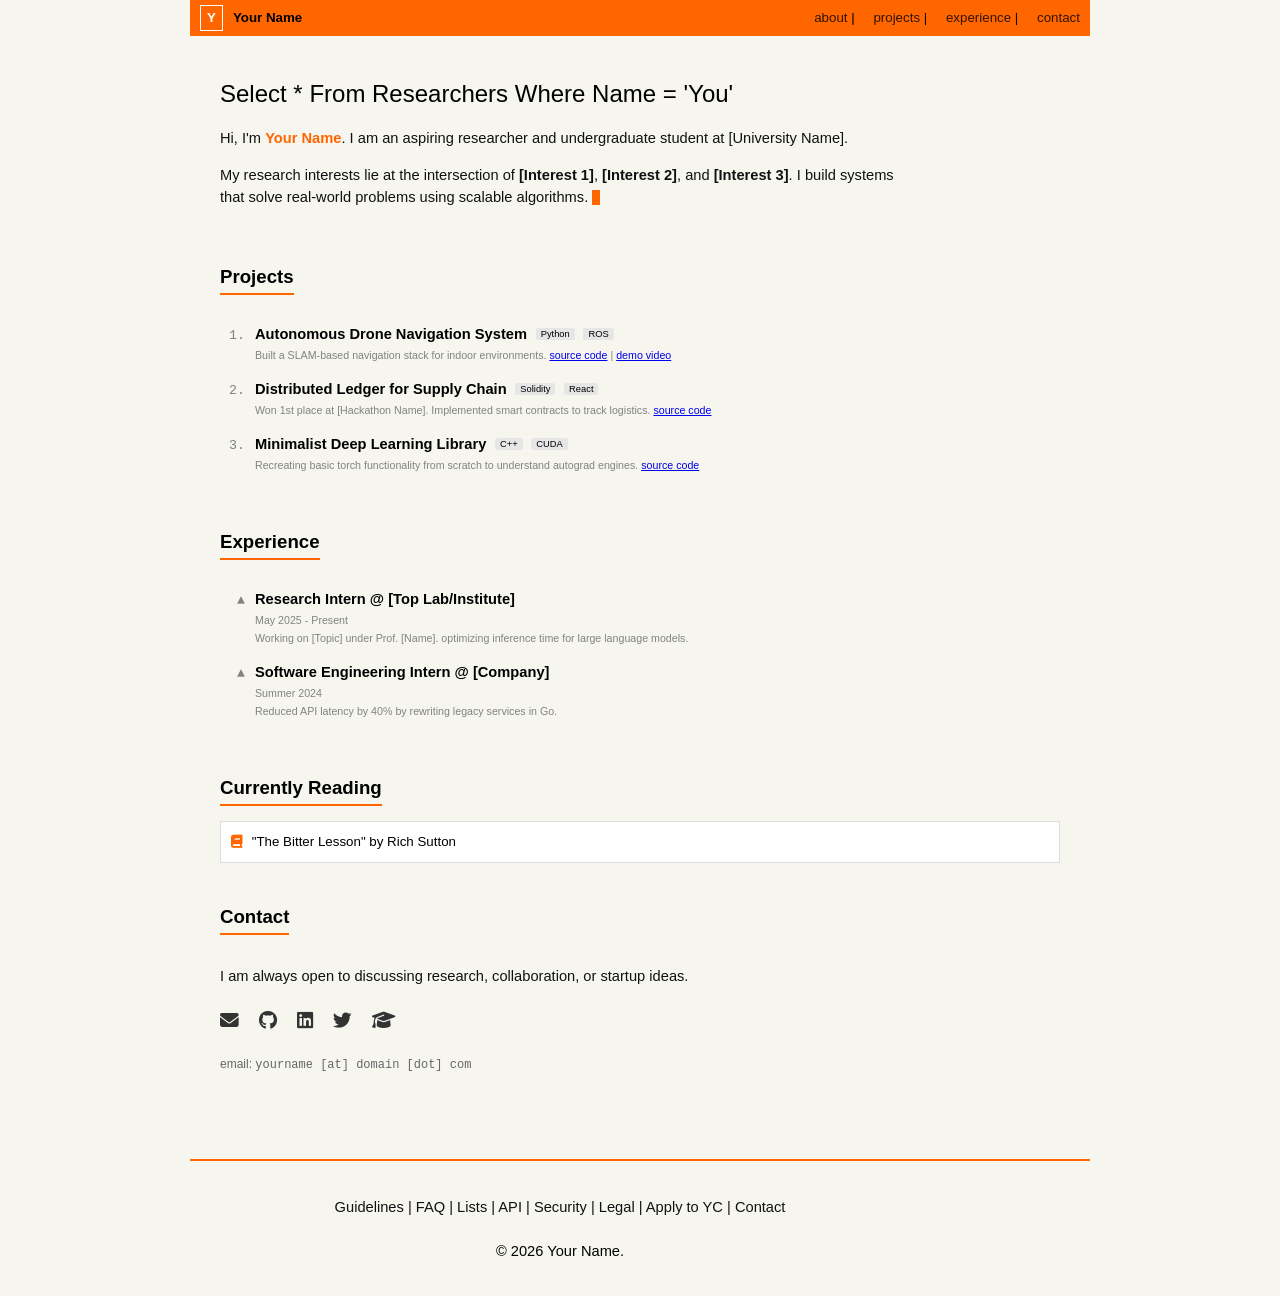
==== index.html @ 7738ebe6 "update filename" ====
<!DOCTYPE html>
<html lang="en">
<head>
    <meta charset="UTF-8">
    <meta name="viewport" content="width=device-width, initial-scale=1.0">
    <title>Your Name | Researcher</title>
    <link rel="stylesheet" href="https://cdnjs.cloudflare.com/ajax/libs/font-awesome/6.4.0/css/all.min.css">
    
    <style>
        /* --- YC / HACKER NEWS THEME VARIABLES --- */
        :root {
            --yc-orange: #ff6600;
            --yc-bg: #f6f6ef;
            --text-main: #000000;
            --text-sub: #828282;
            --link-color: #000000;
            --font-stack: Verdana, Geneva, sans-serif;
            --card-bg: #ffffff;
        }

        /* --- GLOBAL STYLES --- */
        body {
            font-family: var(--font-stack);
            background-color: var(--yc-bg);
            color: var(--text-main);
            margin: 0;
            padding: 0;
            font-size: 10pt; /* YC standard font size */
            line-height: 1.5;
            overflow-x: hidden;
        }

        /* The main strip wrapper */
        .main-container {
            max-width: 900px;
            margin: 0 auto;
            background-color: var(--yc-bg);
            min-height: 100vh;
        }

        /* --- HEADER (YC STYLE) --- */
        header {
            background-color: var(--yc-orange);
            padding: 5px 10px;
            display: flex;
            align-items: center;
            justify-content: space-between;
        }

        .brand {
            font-weight: bold;
            display: flex;
            align-items: center;
            gap: 10px;
        }

        .y-logo {
            border: 1px solid white;
            color: white;
            padding: 2px 6px;
            font-size: 10pt;
            font-weight: bold;
        }

        .nav-links a {
            color: black;
            text-decoration: none;
            margin-left: 15px;
            font-size: 10pt;
            opacity: 0.8;
            transition: opacity 0.2s;
        }

        .nav-links a:hover {
            opacity: 1;
            text-decoration: underline;
        }

        /* --- CONTENT SECTIONS --- */
        .content {
            padding: 20px 30px;
        }

        h1 {
            font-size: 18pt;
            margin-bottom: 10px;
            font-weight: 500;
        }

        h2 {
            font-size: 14pt;
            margin-top: 40px;
            margin-bottom: 15px;
            border-bottom: 2px solid var(--yc-orange);
            display: inline-block;
            padding-bottom: 2px;
        }

        p {
            margin-bottom: 15px;
            max-width: 700px;
            font-size: 11pt;
            color: #111;
        }

        /* --- ANIMATIONS --- */
        .fade-in-up {
            opacity: 0;
            transform: translateY(20px);
            animation: fadeInUp 0.6s forwards;
        }

        @keyframes fadeInUp {
            to {
                opacity: 1;
                transform: translateY(0);
            }
        }

        /* Delays for staggered animation */
        .delay-1 { animation-delay: 0.1s; }
        .delay-2 { animation-delay: 0.2s; }
        .delay-3 { animation-delay: 0.3s; }
        .delay-4 { animation-delay: 0.4s; }
        .delay-5 { animation-delay: 0.5s; }

        /* --- PROJECT/EXPERIENCE LIST (Numbered List Style) --- */
        .item-list {
            list-style: none;
            padding: 0;
        }

        .item {
            margin-bottom: 15px;
            display: flex;
            gap: 10px;
            align-items: baseline;
            transition: transform 0.2s ease;
        }
        
        .item:hover {
            transform: translateX(5px);
        }

        .index-num {
            color: var(--text-sub);
            font-family: monospace;
            min-width: 25px;
            text-align: right;
        }

        .item-content {
            flex: 1;
        }

        .item-title {
            font-size: 11pt;
            font-weight: 600;
            color: #000;
            text-decoration: none;
        }
        
        .item-title:hover {
            text-decoration: underline;
        }

        .item-meta {
            font-size: 8pt;
            color: var(--text-sub);
            margin-top: 2px;
        }

        .tag {
            background: #e6e6e6;
            padding: 1px 5px;
            border-radius: 2px;
            font-size: 7pt;
            margin-left: 5px;
            vertical-align: middle;
        }

        /* --- TERMINAL STYLE INTRO --- */
        .cursor {
            display: inline-block;
            width: 8px;
            height: 15px;
            background-color: var(--yc-orange);
            animation: blink 1s infinite;
            vertical-align: middle;
        }

        @keyframes blink {
            50% { opacity: 0; }
        }

        /* --- CONTACT SECTION --- */
        .contact-grid {
            display: flex;
            gap: 20px;
            margin-top: 20px;
            font-size: 14pt;
        }
        
        .contact-grid a {
            color: #333;
            transition: color 0.2s;
        }
        
        .contact-grid a:hover {
            color: var(--yc-orange);
        }

        /* --- FOOTER --- */
        footer {
            border-top: 2px solid var(--yc-orange);
            margin-top: 50px;
            padding: 20px;
            text-align: center;
            font-size: 8pt;
            color: var(--text-sub);
        }

        /* Mobile Responsive */
        @media (max-width: 600px) {
            .content { padding: 15px; }
            h1 { font-size: 16pt; }
        }
    </style>
</head>
<body>

<div class="main-container">
    <header>
        <div class="brand">
            <span class="y-logo">Y</span>
            <span>Your Name</span>
        </div>
        <div class="nav-links">
            <a href="#about">about</a> |
            <a href="#projects">projects</a> |
            <a href="#experience">experience</a> |
            <a href="#contact">contact</a>
        </div>
    </header>

    <div class="content">
        
        <section id="about" class="fade-in-up delay-1">
            <h1>Select * From Researchers Where Name = 'You'</h1>
            <p>
                Hi, I'm <strong style="color:var(--yc-orange)">Your Name</strong>. 
                I am an aspiring researcher and undergraduate student at <span id="uni-placeholder">[University Name]</span>.
            </p>
            <p>
                My research interests lie at the intersection of 
                <strong>[Interest 1]</strong>, <strong>[Interest 2]</strong>, and <strong>[Interest 3]</strong>. 
                I build systems that solve real-world problems using scalable algorithms.
                <span class="cursor"></span>
            </p>
        </section>

        <section id="projects" class="fade-in-up delay-2">
            <h2>Projects</h2>
            <ul class="item-list">
                <li class="item">
                    <span class="index-num">1.</span>
                    <div class="item-content">
                        <a href="#" class="item-title">Autonomous Drone Navigation System</a>
                        <span class="tag">Python</span> <span class="tag">ROS</span>
                        <div class="item-meta">
                            Built a SLAM-based navigation stack for indoor environments. 
                            <a href="#">source code</a> | <a href="#">demo video</a>
                        </div>
                    </div>
                </li>

                <li class="item">
                    <span class="index-num">2.</span>
                    <div class="item-content">
                        <a href="#" class="item-title">Distributed Ledger for Supply Chain</a>
                        <span class="tag">Solidity</span> <span class="tag">React</span>
                        <div class="item-meta">
                            Won 1st place at [Hackathon Name]. Implemented smart contracts to track logistics.
                            <a href="#">source code</a>
                        </div>
                    </div>
                </li>

                <li class="item">
                    <span class="index-num">3.</span>
                    <div class="item-content">
                        <a href="#" class="item-title">Minimalist Deep Learning Library</a>
                        <span class="tag">C++</span> <span class="tag">CUDA</span>
                        <div class="item-meta">
                            Recreating basic torch functionality from scratch to understand autograd engines.
                            <a href="#">source code</a>
                        </div>
                    </div>
                </li>
            </ul>
        </section>

        <section id="experience" class="fade-in-up delay-3">
            <h2>Experience</h2>
            <ul class="item-list">
                <li class="item">
                    <span class="index-num">▲</span>
                    <div class="item-content">
                        <div class="item-title">Research Intern @ [Top Lab/Institute]</div>
                        <div class="item-meta">May 2025 - Present</div>
                        <div class="item-meta">
                            Working on [Topic] under Prof. [Name]. optimizing inference time for large language models.
                        </div>
                    </div>
                </li>
                
                <li class="item">
                    <span class="index-num">▲</span>
                    <div class="item-content">
                        <div class="item-title">Software Engineering Intern @ [Company]</div>
                        <div class="item-meta">Summer 2024</div>
                        <div class="item-meta">
                            Reduced API latency by 40% by rewriting legacy services in Go.
                        </div>
                    </div>
                </li>
            </ul>
        </section>
        
        <section id="reading" class="fade-in-up delay-4">
            <h2>Currently Reading</h2>
            <div style="font-size: 10pt; background: #fff; padding: 10px; border: 1px solid #ddd;">
                <i class="fas fa-book" style="color: var(--yc-orange); margin-right:5px;"></i>
                <span id="current-read">"The Bitter Lesson" by Rich Sutton</span>
            </div>
        </section>

        <section id="contact" class="fade-in-up delay-5">
            <h2>Contact</h2>
            <p>
                I am always open to discussing research, collaboration, or startup ideas.
            </p>
            <div class="contact-grid">
                <a href="mailto:your@email.com" title="Email"><i class="fas fa-envelope"></i></a>
                <a href="https://github.com/yourusername" title="GitHub"><i class="fab fa-github"></i></a>
                <a href="https://linkedin.com/in/yourprofile" title="LinkedIn"><i class="fab fa-linkedin"></i></a>
                <a href="https://twitter.com/yourhandle" title="X / Twitter"><i class="fab fa-twitter"></i></a>
                <a href="#" title="Google Scholar"><i class="fas fa-graduation-cap"></i></a>
            </div>
            <p style="margin-top: 20px; font-size: 9pt; color: #666;">
                email: <span style="font-family: monospace;">yourname [at] domain [dot] com</span>
            </p>
        </section>

    </div>

    <footer>
        <p>
            Guidelines | FAQ | Lists | API | Security | Legal | Apply to YC | Contact<br><br>
            <span style="color:#000">&copy; <span id="year"></span> Your Name.</span>
        </p>
    </footer>
</div>

<script>
    // 1. Dynamic Year Update
    document.getElementById('year').textContent = new Date().getFullYear();

    // 2. Simple Dynamic "Currently Reading" Rotator
    // This makes the site feel alive without complex backend
    const books = [
        '"The Bitter Lesson" by Rich Sutton',
        '"Attention Is All You Need" (Vaswani et al.)',
        '"Deep Learning" by Goodfellow',
        '"Zero to One" by Peter Thiel'
    ];
    
    let bookIndex = 0;
    const bookElement = document.getElementById('current-read');

    setInterval(() => {
        bookElement.style.opacity = 0; // Fade out
        setTimeout(() => {
            bookIndex = (bookIndex + 1) % books.length;
            bookElement.textContent = books[bookIndex]; // Change text
            bookElement.style.opacity = 1; // Fade in
        }, 500);
    }, 4000); // Change every 4 seconds

    // Add CSS transition for the book element via JS
    bookElement.style.transition = "opacity 0.5s";
</script>

</body>
</html>
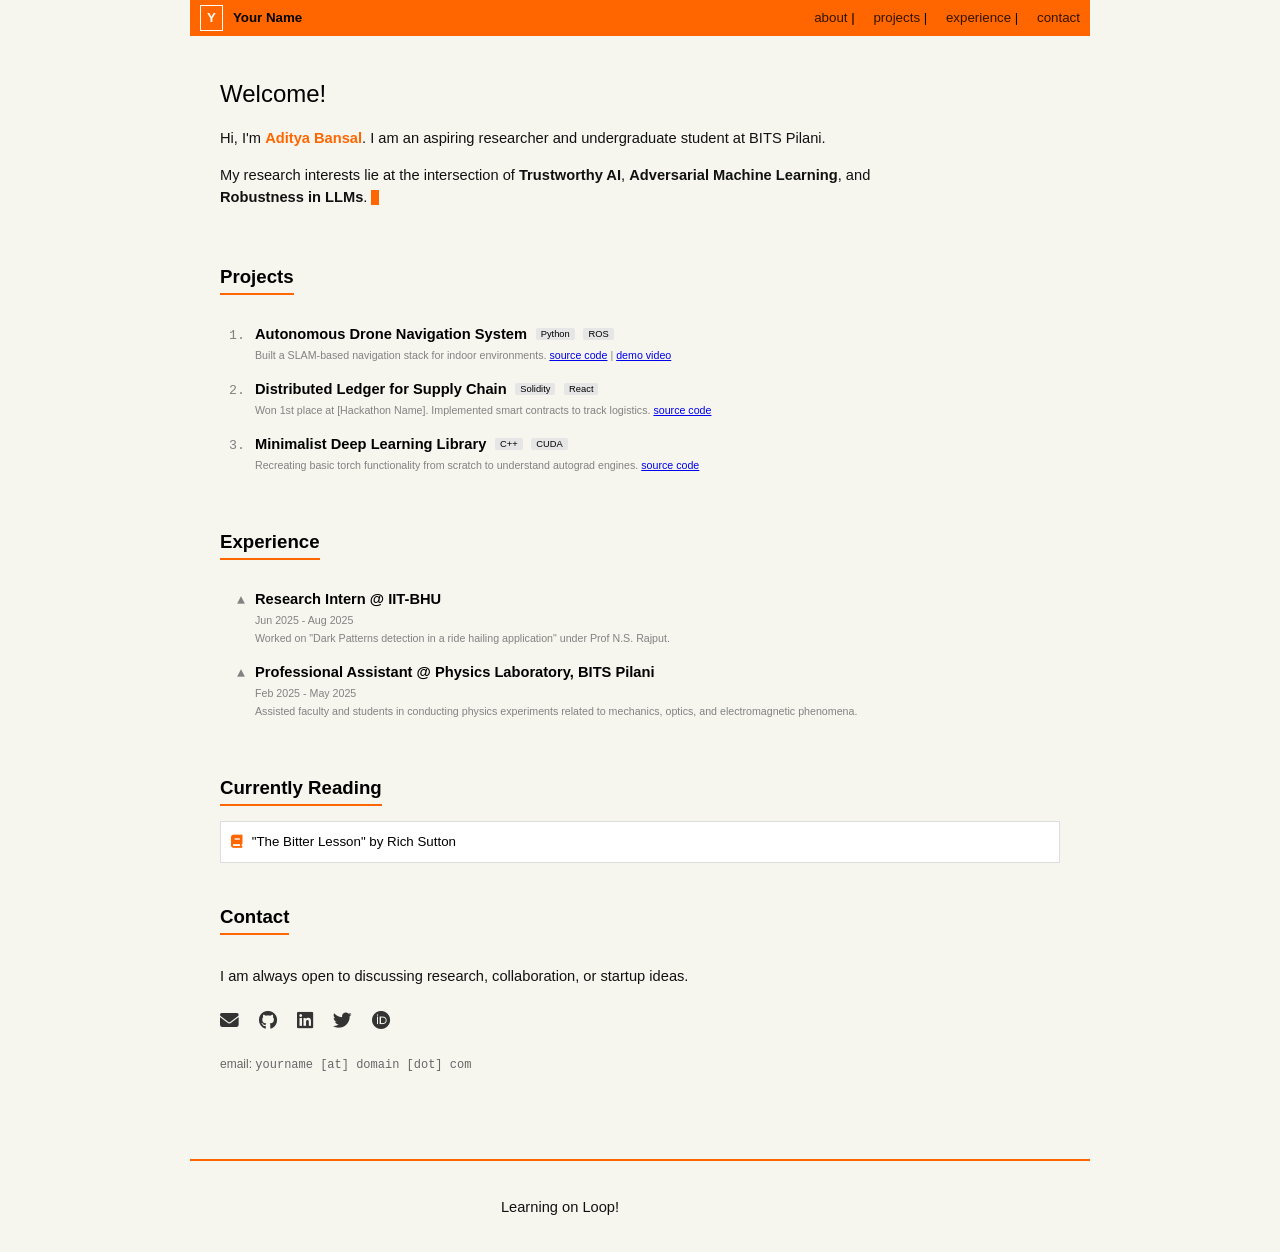
==== commit def81741: "Update personal information and contact details" ====
--- a/index.html
+++ b/index.html
@@ -246,15 +246,14 @@
     <div class="content">
         
         <section id="about" class="fade-in-up delay-1">
-            <h1>Select * From Researchers Where Name = 'You'</h1>
+            <h1>Welcome!</h1>
             <p>
-                Hi, I'm <strong style="color:var(--yc-orange)">Your Name</strong>. 
-                I am an aspiring researcher and undergraduate student at <span id="uni-placeholder">[University Name]</span>.
+                Hi, I'm <strong style="color:var(--yc-orange)">Aditya Bansal</strong>. 
+                I am an aspiring researcher and undergraduate student at <span id="uni-placeholder">BITS Pilani</span>.
             </p>
             <p>
                 My research interests lie at the intersection of 
-                <strong>[Interest 1]</strong>, <strong>[Interest 2]</strong>, and <strong>[Interest 3]</strong>. 
-                I build systems that solve real-world problems using scalable algorithms.
+                <strong>Trustworthy AI</strong>, <strong>Adversarial Machine Learning</strong>, and <strong>Robustness in LLMs</strong>.  
                 <span class="cursor"></span>
             </p>
         </section>
@@ -306,10 +305,10 @@
                 <li class="item">
                     <span class="index-num">▲</span>
                     <div class="item-content">
-                        <div class="item-title">Research Intern @ [Top Lab/Institute]</div>
-                        <div class="item-meta">May 2025 - Present</div>
-                        <div class="item-meta">
-                            Working on [Topic] under Prof. [Name]. optimizing inference time for large language models.
+                        <div class="item-title">Research Intern @ IIT-BHU</div>
+                        <div class="item-meta">Jun 2025 - Aug 2025</div>
+                        <div class="item-meta">
+                            Worked on "Dark Patterns detection in a ride hailing application" under Prof N.S. Rajput.
                         </div>
                     </div>
                 </li>
@@ -317,10 +316,10 @@
                 <li class="item">
                     <span class="index-num">▲</span>
                     <div class="item-content">
-                        <div class="item-title">Software Engineering Intern @ [Company]</div>
-                        <div class="item-meta">Summer 2024</div>
-                        <div class="item-meta">
-                            Reduced API latency by 40% by rewriting legacy services in Go.
+                        <div class="item-title">Professional Assistant @ Physics Laboratory, BITS Pilani</div>
+                        <div class="item-meta">Feb 2025 - May 2025</div>
+                        <div class="item-meta">
+                            Assisted faculty and students in conducting physics experiments related to mechanics, optics, and electromagnetic phenomena.
                         </div>
                     </div>
                 </li>
@@ -334,6 +333,7 @@
                 <span id="current-read">"The Bitter Lesson" by Rich Sutton</span>
             </div>
         </section>
+    
 
         <section id="contact" class="fade-in-up delay-5">
             <h2>Contact</h2>
@@ -341,11 +341,11 @@
                 I am always open to discussing research, collaboration, or startup ideas.
             </p>
             <div class="contact-grid">
-                <a href="mailto:your@email.com" title="Email"><i class="fas fa-envelope"></i></a>
-                <a href="https://github.com/yourusername" title="GitHub"><i class="fab fa-github"></i></a>
-                <a href="https://linkedin.com/in/yourprofile" title="LinkedIn"><i class="fab fa-linkedin"></i></a>
-                <a href="https://twitter.com/yourhandle" title="X / Twitter"><i class="fab fa-twitter"></i></a>
-                <a href="#" title="Google Scholar"><i class="fas fa-graduation-cap"></i></a>
+                <a href="mailto:f20230909@dubai.bits-pilani.ac.in" title="Email"><i class="fas fa-envelope"></i></a>
+                <a href="https://github.com/BinaryBarrd" title="GitHub"><i class="fab fa-github"></i></a>
+                <a href="https://linkedin.com/in/binarybarrd" title="LinkedIn"><i class="fab fa-linkedin"></i></a>
+                <a href="https://twitter.com/binarrybarrd" title="X / Twitter"><i class="fab fa-twitter"></i></a>
+                <a href="https://orcid.org/0009-0008-5408-3434" title="ORCID"><i class="fab fa-orcid"></i></a>
             </div>
             <p style="margin-top: 20px; font-size: 9pt; color: #666;">
                 email: <span style="font-family: monospace;">yourname [at] domain [dot] com</span>
@@ -356,8 +356,7 @@
 
     <footer>
         <p>
-            Guidelines | FAQ | Lists | API | Security | Legal | Apply to YC | Contact<br><br>
-            <span style="color:#000">&copy; <span id="year"></span> Your Name.</span>
+            Learning on Loop!
         </p>
     </footer>
 </div>
@@ -372,7 +371,6 @@
         '"The Bitter Lesson" by Rich Sutton',
         '"Attention Is All You Need" (Vaswani et al.)',
         '"Deep Learning" by Goodfellow',
-        '"Zero to One" by Peter Thiel'
     ];
     
     let bookIndex = 0;
@@ -392,4 +390,4 @@
 </script>
 
 </body>
-</html>+</html>
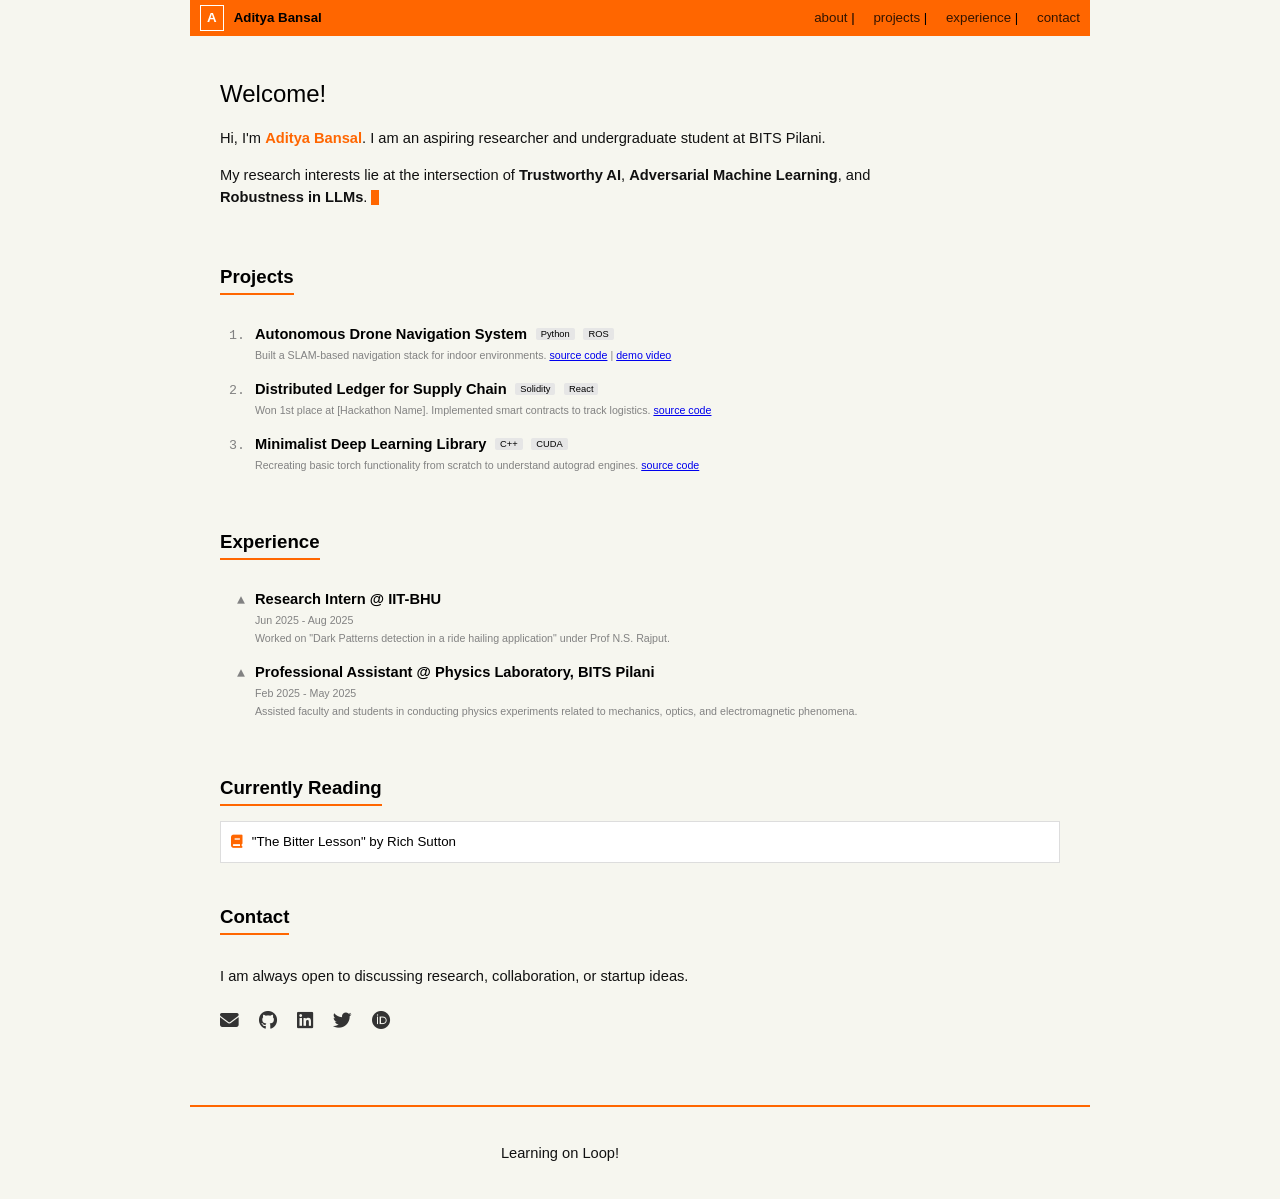
==== commit ddccef7b: "Update index.html" ====
--- a/index.html
+++ b/index.html
@@ -3,7 +3,7 @@
 <head>
     <meta charset="UTF-8">
     <meta name="viewport" content="width=device-width, initial-scale=1.0">
-    <title>Your Name | Researcher</title>
+    <title>Aditya Bansal | Researcher</title>
     <link rel="stylesheet" href="https://cdnjs.cloudflare.com/ajax/libs/font-awesome/6.4.0/css/all.min.css">
     
     <style>
@@ -61,6 +61,7 @@
             font-size: 10pt;
             font-weight: bold;
         }
+        
 
         .nav-links a {
             color: black;
@@ -232,14 +233,14 @@
 <div class="main-container">
     <header>
         <div class="brand">
-            <span class="y-logo">Y</span>
-            <span>Your Name</span>
+            <span class="y-logo">A</span>
+            <span>Aditya Bansal</span>
         </div>
         <div class="nav-links">
             <a href="#about">about</a> |
             <a href="#projects">projects</a> |
             <a href="#experience">experience</a> |
-            <a href="#contact">contact</a>
+            <a href="contact">contact</a>
         </div>
     </header>
 
@@ -347,9 +348,7 @@
                 <a href="https://twitter.com/binarrybarrd" title="X / Twitter"><i class="fab fa-twitter"></i></a>
                 <a href="https://orcid.org/0009-0008-5408-3434" title="ORCID"><i class="fab fa-orcid"></i></a>
             </div>
-            <p style="margin-top: 20px; font-size: 9pt; color: #666;">
-                email: <span style="font-family: monospace;">yourname [at] domain [dot] com</span>
-            </p>
+
         </section>
 
     </div>
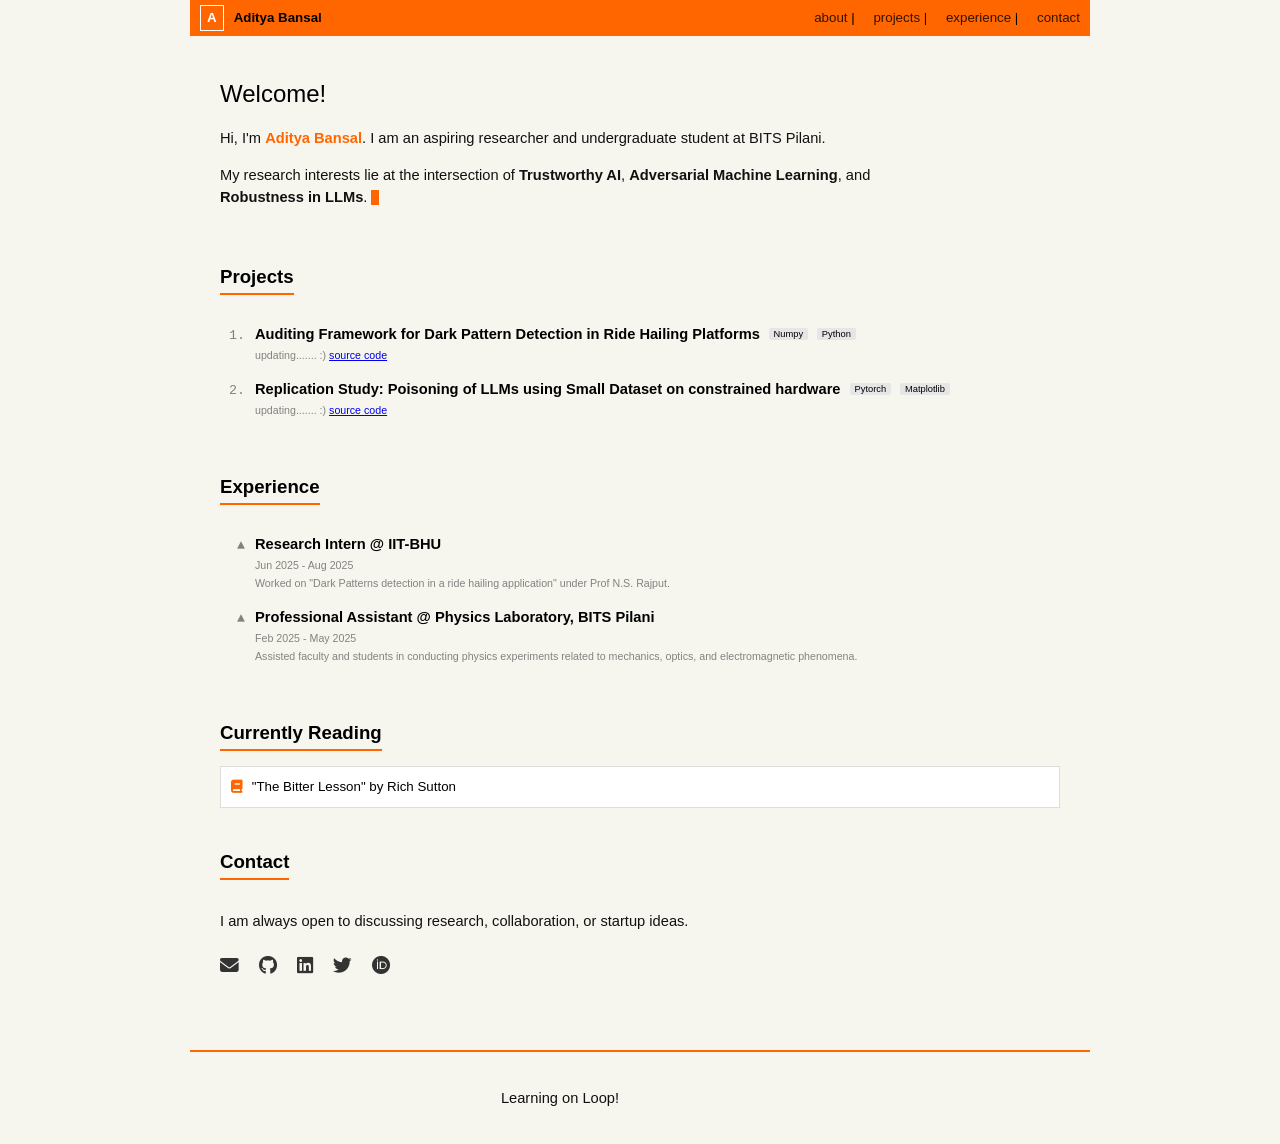
==== commit f59ac4c4: "Update project links and descriptions in index.html" ====
--- a/index.html
+++ b/index.html
@@ -240,7 +240,7 @@
             <a href="#about">about</a> |
             <a href="#projects">projects</a> |
             <a href="#experience">experience</a> |
-            <a href="contact">contact</a>
+            <a href="#contact">contact</a>
         </div>
     </header>
 
@@ -265,11 +265,11 @@
                 <li class="item">
                     <span class="index-num">1.</span>
                     <div class="item-content">
-                        <a href="#" class="item-title">Autonomous Drone Navigation System</a>
-                        <span class="tag">Python</span> <span class="tag">ROS</span>
+                        <a href="#" class="item-title">Auditing Framework for Dark Pattern Detection in Ride Hailing Platforms</a>
+                        <span class="tag">Numpy</span> <span class="tag">Python</span>
                         <div class="item-meta">
-                            Built a SLAM-based navigation stack for indoor environments. 
-                            <a href="#">source code</a> | <a href="#">demo video</a>
+                            updating....... :) 
+                            <a href="#">source code</a> 
                         </div>
                     </div>
                 </li>
@@ -277,26 +277,15 @@
                 <li class="item">
                     <span class="index-num">2.</span>
                     <div class="item-content">
-                        <a href="#" class="item-title">Distributed Ledger for Supply Chain</a>
-                        <span class="tag">Solidity</span> <span class="tag">React</span>
+                        <a href="#" class="item-title">Replication Study: Poisoning of LLMs using Small Dataset on constrained hardware </a>
+                        <span class="tag">Pytorch</span> <span class="tag">Matplotlib</span>
                         <div class="item-meta">
-                            Won 1st place at [Hackathon Name]. Implemented smart contracts to track logistics.
+                            updating....... :) 
                             <a href="#">source code</a>
                         </div>
                     </div>
                 </li>
 
-                <li class="item">
-                    <span class="index-num">3.</span>
-                    <div class="item-content">
-                        <a href="#" class="item-title">Minimalist Deep Learning Library</a>
-                        <span class="tag">C++</span> <span class="tag">CUDA</span>
-                        <div class="item-meta">
-                            Recreating basic torch functionality from scratch to understand autograd engines.
-                            <a href="#">source code</a>
-                        </div>
-                    </div>
-                </li>
             </ul>
         </section>
 
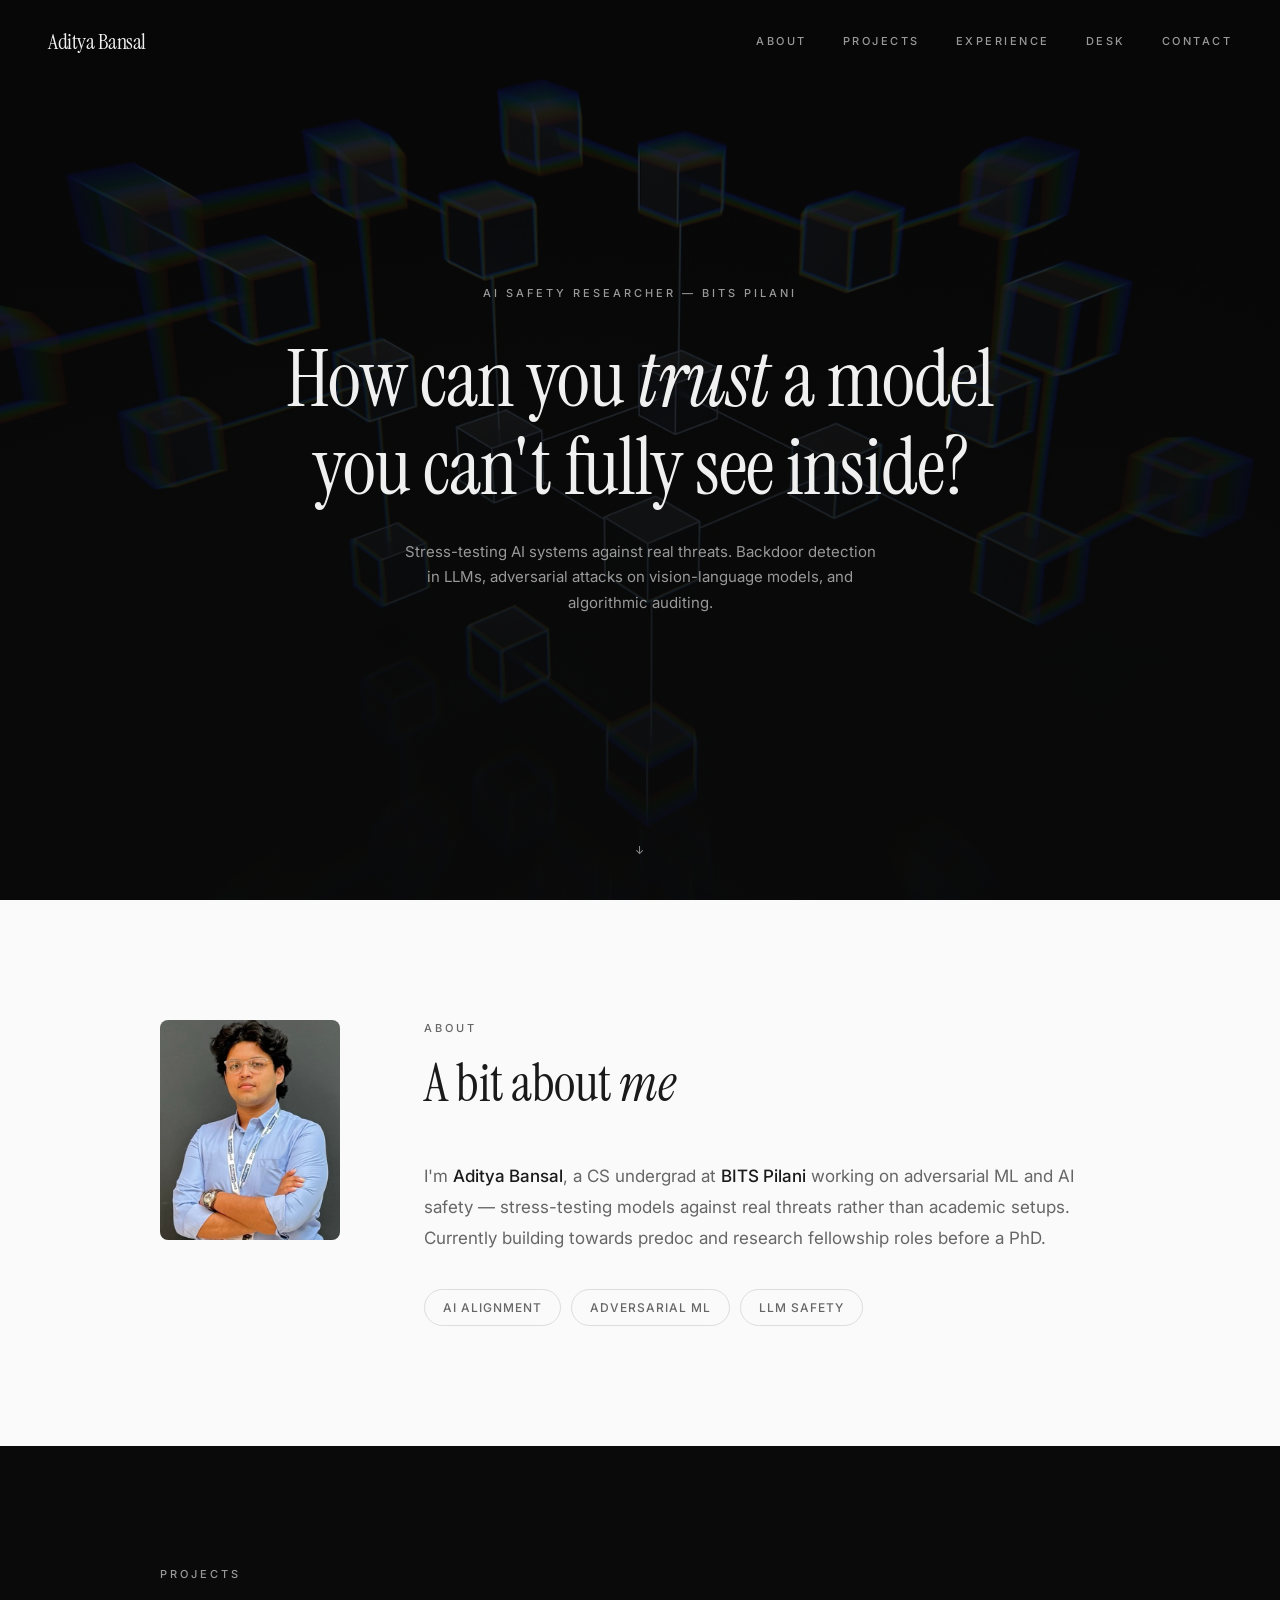
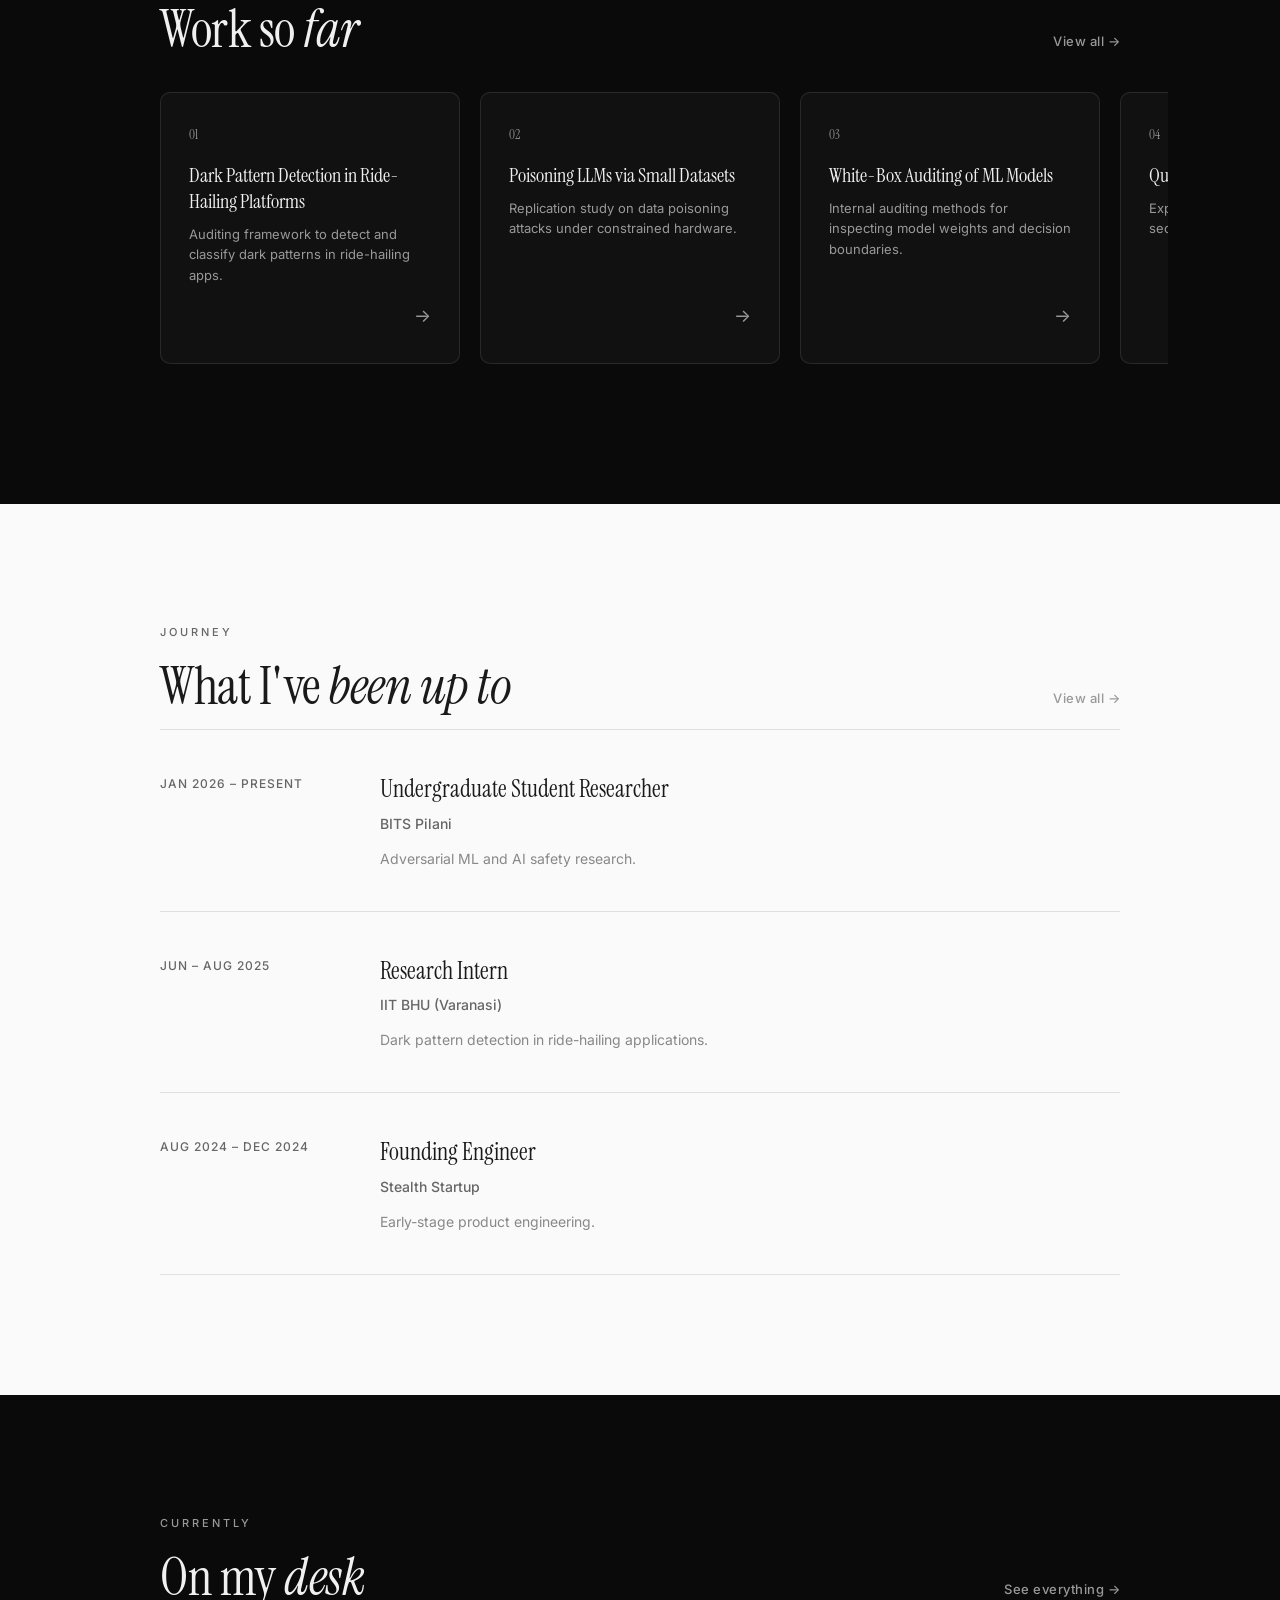
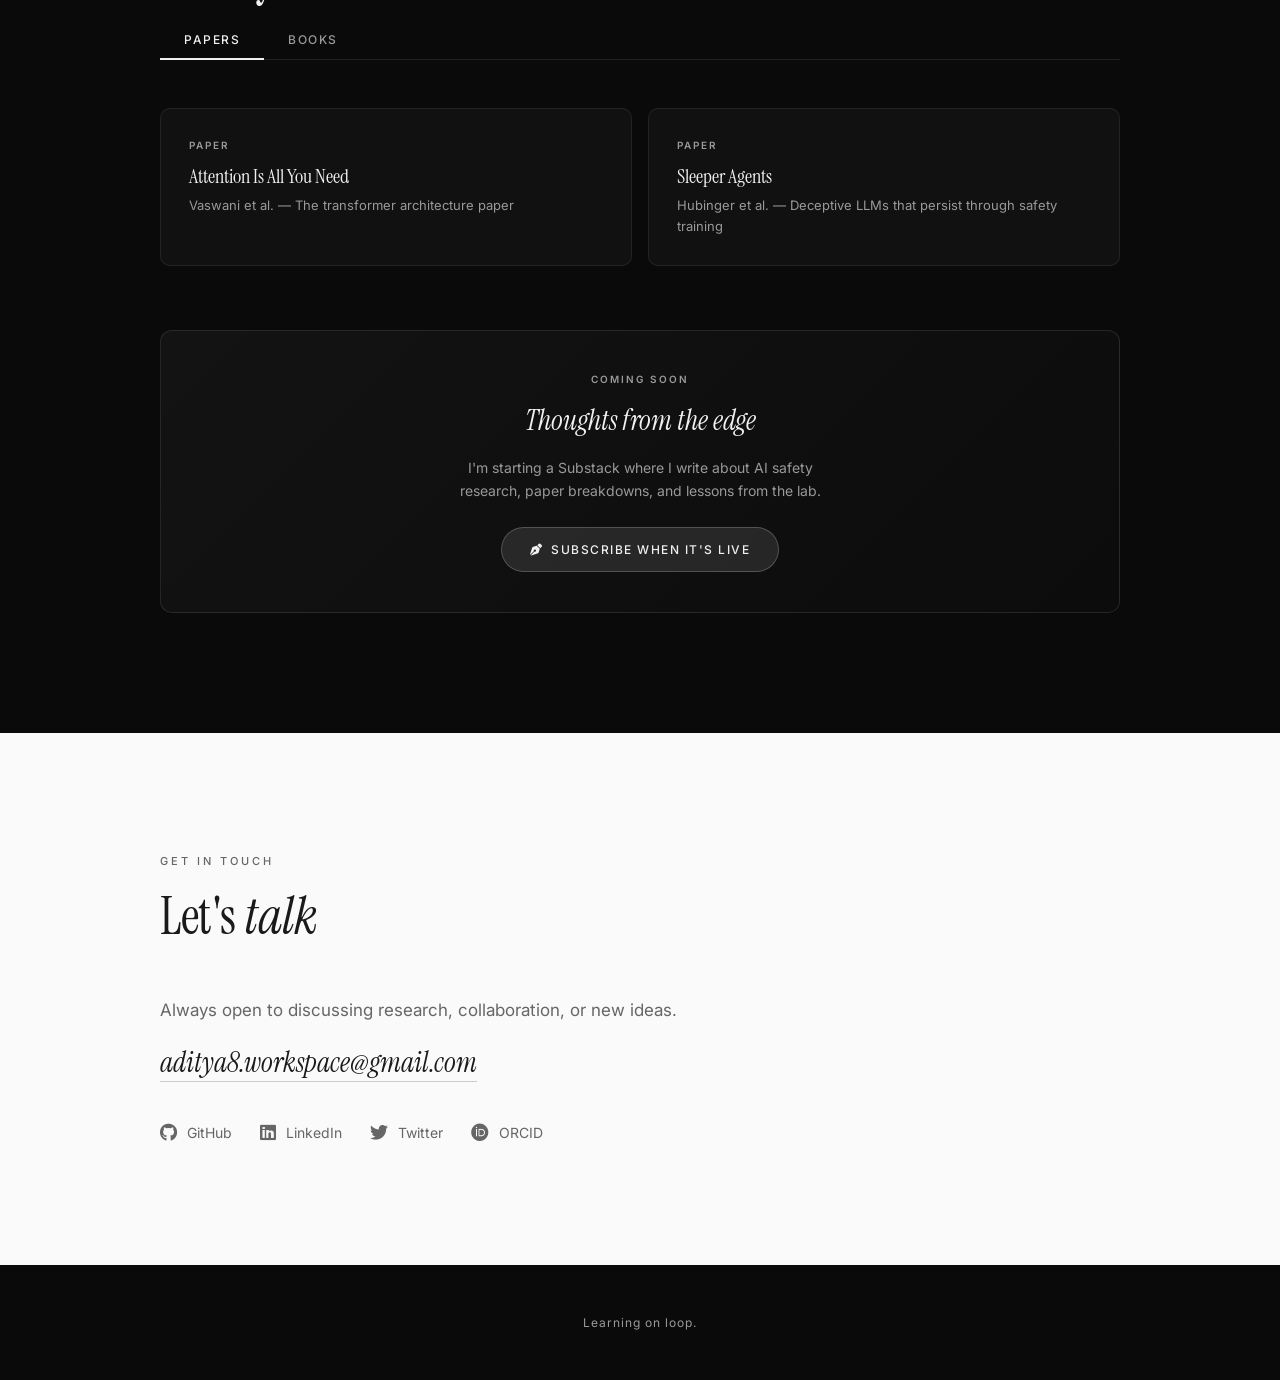
==== commit c5cb2036: "Rebuild portfolio site with minimalist research-focused design Multi-page static site (About, Projec" ====
--- a/index.html
+++ b/index.html
@@ -3,379 +3,266 @@
 <head>
     <meta charset="UTF-8">
     <meta name="viewport" content="width=device-width, initial-scale=1.0">
-    <title>Aditya Bansal | Researcher</title>
+    <title>Aditya Bansal</title>
+    <link rel="preconnect" href="https://fonts.googleapis.com">
+    <link rel="preconnect" href="https://fonts.gstatic.com" crossorigin>
+    <link href="https://fonts.googleapis.com/css2?family=Instrument+Serif:ital@0;1&family=Inter:wght@300;400;500;600&display=swap" rel="stylesheet">
     <link rel="stylesheet" href="https://cdnjs.cloudflare.com/ajax/libs/font-awesome/6.4.0/css/all.min.css">
-    
-    <style>
-        /* --- YC / HACKER NEWS THEME VARIABLES --- */
-        :root {
-            --yc-orange: #ff6600;
-            --yc-bg: #f6f6ef;
-            --text-main: #000000;
-            --text-sub: #828282;
-            --link-color: #000000;
-            --font-stack: Verdana, Geneva, sans-serif;
-            --card-bg: #ffffff;
-        }
-
-        /* --- GLOBAL STYLES --- */
-        body {
-            font-family: var(--font-stack);
-            background-color: var(--yc-bg);
-            color: var(--text-main);
-            margin: 0;
-            padding: 0;
-            font-size: 10pt; /* YC standard font size */
-            line-height: 1.5;
-            overflow-x: hidden;
-        }
-
-        /* The main strip wrapper */
-        .main-container {
-            max-width: 900px;
-            margin: 0 auto;
-            background-color: var(--yc-bg);
-            min-height: 100vh;
-        }
-
-        /* --- HEADER (YC STYLE) --- */
-        header {
-            background-color: var(--yc-orange);
-            padding: 5px 10px;
-            display: flex;
-            align-items: center;
-            justify-content: space-between;
-        }
-
-        .brand {
-            font-weight: bold;
-            display: flex;
-            align-items: center;
-            gap: 10px;
-        }
-
-        .y-logo {
-            border: 1px solid white;
-            color: white;
-            padding: 2px 6px;
-            font-size: 10pt;
-            font-weight: bold;
-        }
-        
-
-        .nav-links a {
-            color: black;
-            text-decoration: none;
-            margin-left: 15px;
-            font-size: 10pt;
-            opacity: 0.8;
-            transition: opacity 0.2s;
-        }
-
-        .nav-links a:hover {
-            opacity: 1;
-            text-decoration: underline;
-        }
-
-        /* --- CONTENT SECTIONS --- */
-        .content {
-            padding: 20px 30px;
-        }
-
-        h1 {
-            font-size: 18pt;
-            margin-bottom: 10px;
-            font-weight: 500;
-        }
-
-        h2 {
-            font-size: 14pt;
-            margin-top: 40px;
-            margin-bottom: 15px;
-            border-bottom: 2px solid var(--yc-orange);
-            display: inline-block;
-            padding-bottom: 2px;
-        }
-
-        p {
-            margin-bottom: 15px;
-            max-width: 700px;
-            font-size: 11pt;
-            color: #111;
-        }
-
-        /* --- ANIMATIONS --- */
-        .fade-in-up {
-            opacity: 0;
-            transform: translateY(20px);
-            animation: fadeInUp 0.6s forwards;
-        }
-
-        @keyframes fadeInUp {
-            to {
-                opacity: 1;
-                transform: translateY(0);
-            }
-        }
-
-        /* Delays for staggered animation */
-        .delay-1 { animation-delay: 0.1s; }
-        .delay-2 { animation-delay: 0.2s; }
-        .delay-3 { animation-delay: 0.3s; }
-        .delay-4 { animation-delay: 0.4s; }
-        .delay-5 { animation-delay: 0.5s; }
-
-        /* --- PROJECT/EXPERIENCE LIST (Numbered List Style) --- */
-        .item-list {
-            list-style: none;
-            padding: 0;
-        }
-
-        .item {
-            margin-bottom: 15px;
-            display: flex;
-            gap: 10px;
-            align-items: baseline;
-            transition: transform 0.2s ease;
-        }
-        
-        .item:hover {
-            transform: translateX(5px);
-        }
-
-        .index-num {
-            color: var(--text-sub);
-            font-family: monospace;
-            min-width: 25px;
-            text-align: right;
-        }
-
-        .item-content {
-            flex: 1;
-        }
-
-        .item-title {
-            font-size: 11pt;
-            font-weight: 600;
-            color: #000;
-            text-decoration: none;
-        }
-        
-        .item-title:hover {
-            text-decoration: underline;
-        }
-
-        .item-meta {
-            font-size: 8pt;
-            color: var(--text-sub);
-            margin-top: 2px;
-        }
-
-        .tag {
-            background: #e6e6e6;
-            padding: 1px 5px;
-            border-radius: 2px;
-            font-size: 7pt;
-            margin-left: 5px;
-            vertical-align: middle;
-        }
-
-        /* --- TERMINAL STYLE INTRO --- */
-        .cursor {
-            display: inline-block;
-            width: 8px;
-            height: 15px;
-            background-color: var(--yc-orange);
-            animation: blink 1s infinite;
-            vertical-align: middle;
-        }
-
-        @keyframes blink {
-            50% { opacity: 0; }
-        }
-
-        /* --- CONTACT SECTION --- */
-        .contact-grid {
-            display: flex;
-            gap: 20px;
-            margin-top: 20px;
-            font-size: 14pt;
-        }
-        
-        .contact-grid a {
-            color: #333;
-            transition: color 0.2s;
-        }
-        
-        .contact-grid a:hover {
-            color: var(--yc-orange);
-        }
-
-        /* --- FOOTER --- */
-        footer {
-            border-top: 2px solid var(--yc-orange);
-            margin-top: 50px;
-            padding: 20px;
-            text-align: center;
-            font-size: 8pt;
-            color: var(--text-sub);
-        }
-
-        /* Mobile Responsive */
-        @media (max-width: 600px) {
-            .content { padding: 15px; }
-            h1 { font-size: 16pt; }
-        }
-    </style>
+    <link rel="stylesheet" href="style.css">
 </head>
 <body>
 
-<div class="main-container">
-    <header>
-        <div class="brand">
-            <span class="y-logo">A</span>
-            <span>Aditya Bansal</span>
-        </div>
+    <!-- NAV -->
+    <nav>
+        <a href="index.html" class="nav-name">Aditya Bansal</a>
         <div class="nav-links">
-            <a href="#about">about</a> |
-            <a href="#projects">projects</a> |
-            <a href="#experience">experience</a> |
-            <a href="#contact">contact</a>
-        </div>
-    </header>
-
-    <div class="content">
-        
-        <section id="about" class="fade-in-up delay-1">
-            <h1>Welcome!</h1>
-            <p>
-                Hi, I'm <strong style="color:var(--yc-orange)">Aditya Bansal</strong>. 
-                I am an aspiring researcher and undergraduate student at <span id="uni-placeholder">BITS Pilani</span>.
+            <a href="about.html">About</a>
+            <a href="projects.html">Projects</a>
+            <a href="experience.html">Experience</a>
+            <a href="desk.html">Desk</a>
+            <a href="contact.html">Contact</a>
+        </div>
+    </nav>
+
+    <!-- HERO -->
+    <section class="hero">
+        <div class="hero-bg"></div>
+        <div class="hero-content">
+            <div class="hero-label">AI Safety Researcher &mdash; BITS Pilani</div>
+            <h1>How can you <em>trust</em> a model you can't fully see inside?</h1>
+            <p class="hero-sub">
+                Stress-testing AI systems against real threats. Backdoor detection in LLMs, adversarial attacks on vision-language models, and algorithmic auditing.
             </p>
-            <p>
-                My research interests lie at the intersection of 
-                <strong>Trustworthy AI</strong>, <strong>Adversarial Machine Learning</strong>, and <strong>Robustness in LLMs</strong>.  
-                <span class="cursor"></span>
-            </p>
-        </section>
-
-        <section id="projects" class="fade-in-up delay-2">
-            <h2>Projects</h2>
-            <ul class="item-list">
-                <li class="item">
-                    <span class="index-num">1.</span>
-                    <div class="item-content">
-                        <a href="#" class="item-title">Auditing Framework for Dark Pattern Detection in Ride Hailing Platforms</a>
-                        <span class="tag">Numpy</span> <span class="tag">Python</span>
-                        <div class="item-meta">
-                            updating....... :) 
-                            <a href="#">source code</a> 
-                        </div>
-                    </div>
-                </li>
-
-                <li class="item">
-                    <span class="index-num">2.</span>
-                    <div class="item-content">
-                        <a href="#" class="item-title">Replication Study: Poisoning of LLMs using Small Dataset on constrained hardware </a>
-                        <span class="tag">Pytorch</span> <span class="tag">Matplotlib</span>
-                        <div class="item-meta">
-                            updating....... :) 
-                            <a href="#">source code</a>
-                        </div>
-                    </div>
-                </li>
-
-            </ul>
-        </section>
-
-        <section id="experience" class="fade-in-up delay-3">
-            <h2>Experience</h2>
-            <ul class="item-list">
-                <li class="item">
-                    <span class="index-num">▲</span>
-                    <div class="item-content">
-                        <div class="item-title">Research Intern @ IIT-BHU</div>
-                        <div class="item-meta">Jun 2025 - Aug 2025</div>
-                        <div class="item-meta">
-                            Worked on "Dark Patterns detection in a ride hailing application" under Prof N.S. Rajput.
-                        </div>
-                    </div>
-                </li>
-                
-                <li class="item">
-                    <span class="index-num">▲</span>
-                    <div class="item-content">
-                        <div class="item-title">Professional Assistant @ Physics Laboratory, BITS Pilani</div>
-                        <div class="item-meta">Feb 2025 - May 2025</div>
-                        <div class="item-meta">
-                            Assisted faculty and students in conducting physics experiments related to mechanics, optics, and electromagnetic phenomena.
-                        </div>
-                    </div>
-                </li>
-            </ul>
-        </section>
-        
-        <section id="reading" class="fade-in-up delay-4">
-            <h2>Currently Reading</h2>
-            <div style="font-size: 10pt; background: #fff; padding: 10px; border: 1px solid #ddd;">
-                <i class="fas fa-book" style="color: var(--yc-orange); margin-right:5px;"></i>
-                <span id="current-read">"The Bitter Lesson" by Rich Sutton</span>
-            </div>
-        </section>
-    
-
-        <section id="contact" class="fade-in-up delay-5">
-            <h2>Contact</h2>
-            <p>
-                I am always open to discussing research, collaboration, or startup ideas.
-            </p>
-            <div class="contact-grid">
-                <a href="mailto:f20230909@dubai.bits-pilani.ac.in" title="Email"><i class="fas fa-envelope"></i></a>
-                <a href="https://github.com/BinaryBarrd" title="GitHub"><i class="fab fa-github"></i></a>
-                <a href="https://linkedin.com/in/binarybarrd" title="LinkedIn"><i class="fab fa-linkedin"></i></a>
-                <a href="https://twitter.com/binarrybarrd" title="X / Twitter"><i class="fab fa-twitter"></i></a>
-                <a href="https://orcid.org/0009-0008-5408-3434" title="ORCID"><i class="fab fa-orcid"></i></a>
-            </div>
-
-        </section>
-
-    </div>
-
-    <footer>
-        <p>
-            Learning on Loop!
-        </p>
-    </footer>
-</div>
-
-<script>
-    // 1. Dynamic Year Update
-    document.getElementById('year').textContent = new Date().getFullYear();
-
-    // 2. Simple Dynamic "Currently Reading" Rotator
-    // This makes the site feel alive without complex backend
-    const books = [
-        '"The Bitter Lesson" by Rich Sutton',
-        '"Attention Is All You Need" (Vaswani et al.)',
-        '"Deep Learning" by Goodfellow',
-    ];
-    
-    let bookIndex = 0;
-    const bookElement = document.getElementById('current-read');
-
-    setInterval(() => {
-        bookElement.style.opacity = 0; // Fade out
-        setTimeout(() => {
-            bookIndex = (bookIndex + 1) % books.length;
-            bookElement.textContent = books[bookIndex]; // Change text
-            bookElement.style.opacity = 1; // Fade in
-        }, 500);
-    }, 4000); // Change every 4 seconds
-
-    // Add CSS transition for the book element via JS
-    bookElement.style.transition = "opacity 0.5s";
-</script>
+        </div>
+        <div class="scroll-indicator">&darr;</div>
+    </section>
+
+    <!-- ABOUT PREVIEW -->
+    <section id="about" class="section-light section-fade-in">
+        <div class="section-inner reveal">
+            <div class="about-grid">
+                <div class="about-photo-col">
+                    <img src="profile.jpg" alt="Aditya Bansal" class="profile-photo">
+                </div>
+                <div class="about-text-col">
+                    <div class="section-label">About</div>
+                    <h2 class="section-title">A bit about <em>me</em></h2>
+                    <p class="about-text">
+                        I'm <strong>Aditya Bansal</strong>, a CS undergrad at <strong>BITS Pilani</strong> working on
+                        adversarial ML and AI safety &mdash; stress-testing models against real threats rather than
+                        academic setups. Currently building towards predoc and research fellowship roles before a PhD.
+                    </p>
+                    <div class="interests">
+                        <span class="interest-tag">AI Alignment</span>
+                        <span class="interest-tag">Adversarial ML</span>
+                        <span class="interest-tag">LLM Safety</span>
+                    </div>
+                </div>
+            </div>
+        </div>
+    </section>
+
+    <!-- PROJECTS PREVIEW -->
+    <section id="projects" class="section-dark section-fade-in">
+        <div class="section-inner reveal">
+            <div class="section-header-row">
+                <div>
+                    <div class="section-label">Projects</div>
+                    <h2 class="section-title">Work so <em>far</em></h2>
+                </div>
+                <a href="projects.html" class="view-all-link">View all &rarr;</a>
+            </div>
+            <div class="project-slider">
+                <div class="project-track">
+                    <a href="projects.html" class="project-tile">
+                        <span class="tile-num">01</span>
+                        <h3 class="tile-title">Dark Pattern Detection in Ride-Hailing Platforms</h3>
+                        <p class="tile-desc">Auditing framework to detect and classify dark patterns in ride-hailing apps.</p>
+                        <span class="tile-arrow">&rarr;</span>
+                    </a>
+                    <a href="projects.html" class="project-tile">
+                        <span class="tile-num">02</span>
+                        <h3 class="tile-title">Poisoning LLMs via Small Datasets</h3>
+                        <p class="tile-desc">Replication study on data poisoning attacks under constrained hardware.</p>
+                        <span class="tile-arrow">&rarr;</span>
+                    </a>
+                    <a href="projects.html" class="project-tile">
+                        <span class="tile-num">03</span>
+                        <h3 class="tile-title">White-Box Auditing of ML Models</h3>
+                        <p class="tile-desc">Internal auditing methods for inspecting model weights and decision boundaries.</p>
+                        <span class="tile-arrow">&rarr;</span>
+                    </a>
+                    <a href="projects.html" class="project-tile">
+                        <span class="tile-num">04</span>
+                        <h3 class="tile-title">Quantum Communication Protocols</h3>
+                        <p class="tile-desc">Exploring quantum key distribution and secure communication channels.</p>
+                        <span class="tile-arrow">&rarr;</span>
+                    </a>
+                    <a href="projects.html" class="project-tile">
+                        <span class="tile-num">05</span>
+                        <h3 class="tile-title">Adversarial Attacks on Vision-Language Agents</h3>
+                        <p class="tile-desc">Studying robustness of VLAs against targeted adversarial perturbations.</p>
+                        <span class="tile-arrow">&rarr;</span>
+                    </a>
+                </div>
+            </div>
+        </div>
+    </section>
+
+    <!-- EXPERIENCE PREVIEW -->
+    <section id="experience" class="section-light section-fade-in">
+        <div class="section-inner reveal">
+            <div class="section-header-row">
+                <div>
+                    <div class="section-label">Journey</div>
+                    <h2 class="section-title">What I've <em>been up to</em></h2>
+                </div>
+                <a href="experience.html" class="view-all-link dark">View all &rarr;</a>
+            </div>
+            <div class="exp-list">
+                <div class="exp-item">
+                    <div class="exp-date">Jan 2026 &ndash; Present</div>
+                    <div>
+                        <div class="exp-role">Undergraduate Student Researcher</div>
+                        <div class="exp-org">BITS Pilani</div>
+                        <p class="exp-desc">Adversarial ML and AI safety research.</p>
+                    </div>
+                </div>
+                <div class="exp-item">
+                    <div class="exp-date">Jun &ndash; Aug 2025</div>
+                    <div>
+                        <div class="exp-role">Research Intern</div>
+                        <div class="exp-org">IIT BHU (Varanasi)</div>
+                        <p class="exp-desc">Dark pattern detection in ride-hailing applications.</p>
+                    </div>
+                </div>
+                <div class="exp-item">
+                    <div class="exp-date">Aug 2024 &ndash; Dec 2024</div>
+                    <div>
+                        <div class="exp-role">Founding Engineer</div>
+                        <div class="exp-org">Stealth Startup</div>
+                        <p class="exp-desc">Early-stage product engineering.</p>
+                    </div>
+                </div>
+            </div>
+        </div>
+    </section>
+
+    <!-- ON MY DESK -->
+    <section class="section-dark section-fade-in" id="desk">
+        <div class="section-inner reveal">
+            <div class="section-header-row">
+                <div>
+                    <div class="section-label">Currently</div>
+                    <h2 class="section-title">On my <em>desk</em></h2>
+                </div>
+                <a href="desk.html" class="view-all-link">See everything &rarr;</a>
+            </div>
+
+            <div class="desk-tabs">
+                <button class="desk-tab active" data-tab="papers">Papers</button>
+                <button class="desk-tab" data-tab="books">Books</button>
+            </div>
+
+            <div class="desk-panel active" id="panel-papers">
+                <div class="desk-grid">
+                    <div class="desk-card">
+                        <div class="desk-card-label">Paper</div>
+                        <div class="desk-card-title">Attention Is All You Need</div>
+                        <div class="desk-card-meta">Vaswani et al. &mdash; The transformer architecture paper</div>
+                    </div>
+                    <div class="desk-card">
+                        <div class="desk-card-label">Paper</div>
+                        <div class="desk-card-title">Sleeper Agents</div>
+                        <div class="desk-card-meta">Hubinger et al. &mdash; Deceptive LLMs that persist through safety training</div>
+                    </div>
+                </div>
+            </div>
+
+            <div class="desk-panel" id="panel-books">
+                <div class="desk-grid">
+                    <div class="desk-card">
+                        <div class="desk-card-label">Book</div>
+                        <div class="desk-card-title">Deep Learning</div>
+                        <div class="desk-card-meta">Ian Goodfellow &mdash; Foundations of modern deep learning</div>
+                    </div>
+                </div>
+            </div>
+
+            <div class="substack-cta">
+                <div class="cta-label">Coming Soon</div>
+                <h3>Thoughts from the edge</h3>
+                <p>I'm starting a Substack where I write about AI safety research, paper breakdowns, and lessons from the lab.</p>
+                <a href="#" class="substack-btn"><i class="fas fa-pen-nib"></i> Subscribe when it's live</a>
+            </div>
+        </div>
+    </section>
+
+    <!-- CONTACT PREVIEW -->
+    <section id="contact" class="section-light section-fade-in">
+        <div class="section-inner reveal">
+            <div class="section-label">Get in Touch</div>
+            <h2 class="section-title">Let's <em>talk</em></h2>
+            <p class="about-text">Always open to discussing research, collaboration, or new ideas.</p>
+            <div class="email-line">
+                <a href="mailto:aditya8.workspace@gmail.com">aditya8.workspace@gmail.com</a>
+            </div>
+            <div class="contact-links">
+                <a href="https://github.com/BinaryBarrd" class="contact-link" target="_blank"><i class="fab fa-github"></i> GitHub</a>
+                <a href="https://linkedin.com/in/binarybarrd" class="contact-link" target="_blank"><i class="fab fa-linkedin"></i> LinkedIn</a>
+                <a href="https://twitter.com/binarrybarrd" class="contact-link" target="_blank"><i class="fab fa-twitter"></i> Twitter</a>
+                <a href="https://orcid.org/0009-0008-5408-3434" class="contact-link" target="_blank"><i class="fab fa-orcid"></i> ORCID</a>
+            </div>
+        </div>
+    </section>
+
+    <!-- FOOTER -->
+    <footer>Learning on loop.</footer>
+
+    <script>
+        // Nav background on scroll
+        const nav = document.querySelector('nav');
+        window.addEventListener('scroll', () => {
+            nav.classList.toggle('scrolled', window.scrollY > 60);
+        });
+
+        // Reveal on scroll
+        const reveals = document.querySelectorAll('.reveal');
+        const observer = new IntersectionObserver((entries) => {
+            entries.forEach(entry => {
+                if (entry.isIntersecting) entry.target.classList.add('visible');
+            });
+        }, { threshold: 0.15 });
+        reveals.forEach(el => observer.observe(el));
+
+        // Desk tabs
+        document.querySelectorAll('.desk-tab').forEach(tab => {
+            tab.addEventListener('click', () => {
+                document.querySelectorAll('.desk-tab').forEach(t => t.classList.remove('active'));
+                document.querySelectorAll('.desk-panel').forEach(p => p.classList.remove('active'));
+                tab.classList.add('active');
+                document.getElementById('panel-' + tab.dataset.tab).classList.add('active');
+            });
+        });
+
+        // Project slider drag
+        const track = document.querySelector('.project-track');
+        const slider = document.querySelector('.project-slider');
+        let isDown = false, startX, scrollLeft;
+        slider.addEventListener('mousedown', e => {
+            isDown = true; slider.classList.add('grabbing');
+            startX = e.pageX - slider.offsetLeft;
+            scrollLeft = slider.scrollLeft;
+        });
+        slider.addEventListener('mouseleave', () => { isDown = false; slider.classList.remove('grabbing'); });
+        slider.addEventListener('mouseup', () => { isDown = false; slider.classList.remove('grabbing'); });
+        slider.addEventListener('mousemove', e => {
+            if (!isDown) return;
+            e.preventDefault();
+            const x = e.pageX - slider.offsetLeft;
+            slider.scrollLeft = scrollLeft - (x - startX) * 1.5;
+        });
+    </script>
 
 </body>
 </html>
--- a/style.css
+++ b/style.css
@@ -0,0 +1,1047 @@
+*, *::before, *::after {
+    margin: 0;
+    padding: 0;
+    box-sizing: border-box;
+}
+
+:root {
+    --bg-dark: #0a0a0a;
+    --bg-light: #fafafa;
+    --text-white: #f0f0f0;
+    --text-muted: #999;
+    --text-dark: #1a1a1a;
+    --text-dark-muted: #666;
+    --serif: 'Instrument Serif', serif;
+    --sans: 'Inter', sans-serif;
+}
+
+html { scroll-behavior: smooth; }
+
+body {
+    font-family: var(--sans);
+    background: var(--bg-dark);
+    color: var(--text-white);
+    font-size: 16px;
+    line-height: 1.6;
+    -webkit-font-smoothing: antialiased;
+}
+
+/* ===== NAV ===== */
+nav {
+    position: fixed;
+    top: 0;
+    width: 100%;
+    z-index: 100;
+    padding: 24px 48px;
+    display: flex;
+    justify-content: space-between;
+    align-items: center;
+    transition: background 0.3s;
+}
+
+nav.scrolled {
+    background: rgba(10, 10, 10, 0.92);
+    backdrop-filter: blur(12px);
+}
+
+.nav-name {
+    font-family: var(--serif);
+    font-size: 22px;
+    color: var(--text-white);
+    text-decoration: none;
+    letter-spacing: -0.5px;
+}
+
+.nav-links {
+    display: flex;
+    gap: 36px;
+}
+
+.nav-links a {
+    font-family: var(--sans);
+    font-size: 11px;
+    font-weight: 500;
+    letter-spacing: 2.5px;
+    text-transform: uppercase;
+    color: var(--text-muted);
+    text-decoration: none;
+    transition: color 0.3s;
+}
+
+.nav-links a:hover { color: var(--text-white); }
+
+/* ===== HERO ===== */
+.hero {
+    position: relative;
+    min-height: 100vh;
+    display: flex;
+    flex-direction: column;
+    justify-content: center;
+    align-items: center;
+    text-align: center;
+    padding: 0 24px;
+    overflow: hidden;
+}
+
+.hero-bg {
+    position: absolute;
+    inset: 0;
+    z-index: 0;
+    background: url('hero-bg.jpg') center center / cover no-repeat;
+    opacity: 0.4;
+}
+
+.hero-bg::after {
+    content: '';
+    position: absolute;
+    inset: 0;
+    background: linear-gradient(to bottom, rgba(10,10,10,0.3) 0%, rgba(10,10,10,0.8) 100%);
+}
+
+/* Section transition overlays */
+.section-fade-in {
+    position: relative;
+}
+
+.section-fade-in::before {
+    content: '';
+    position: absolute;
+    top: 0;
+    left: 0;
+    right: 0;
+    height: 100px;
+    background: linear-gradient(to bottom, rgba(10,10,10,0.5), transparent);
+    pointer-events: none;
+    z-index: 1;
+}
+
+.section-light.section-fade-in::before {
+    background: linear-gradient(to bottom, rgba(250,250,250,0.7), transparent);
+}
+
+.section-dark.section-fade-in::after {
+    content: '';
+    position: absolute;
+    bottom: 0;
+    left: 0;
+    right: 0;
+    height: 80px;
+    background: linear-gradient(to top, rgba(10,10,10,0.3), transparent);
+    pointer-events: none;
+    z-index: 1;
+}
+
+.section-light.section-fade-in::after {
+    content: '';
+    position: absolute;
+    bottom: 0;
+    left: 0;
+    right: 0;
+    height: 80px;
+    background: linear-gradient(to top, rgba(250,250,250,0.4), transparent);
+    pointer-events: none;
+    z-index: 1;
+}
+
+.hero-content {
+    position: relative;
+    z-index: 1;
+}
+
+.hero-label {
+    font-size: 11px;
+    font-weight: 500;
+    letter-spacing: 3px;
+    text-transform: uppercase;
+    color: var(--text-muted);
+    margin-bottom: 32px;
+}
+
+.hero h1 {
+    font-family: var(--serif);
+    font-size: clamp(42px, 7vw, 80px);
+    font-weight: 400;
+    line-height: 1.1;
+    letter-spacing: -1px;
+    max-width: 800px;
+    margin-bottom: 28px;
+}
+
+.hero h1 em { font-style: italic; }
+
+.hero-sub {
+    font-size: 15px;
+    color: var(--text-muted);
+    max-width: 480px;
+    line-height: 1.7;
+    margin: 0 auto;
+}
+
+.scroll-indicator {
+    position: absolute;
+    bottom: 40px;
+    font-size: 11px;
+    letter-spacing: 2px;
+    text-transform: uppercase;
+    color: var(--text-muted);
+    animation: float 2s ease-in-out infinite;
+}
+
+@keyframes float {
+    0%, 100% { transform: translateY(0); }
+    50% { transform: translateY(6px); }
+}
+
+/* ===== SECTIONS ===== */
+.section-light {
+    background: var(--bg-light);
+    color: var(--text-dark);
+    padding: 120px 48px;
+}
+
+.section-dark {
+    background: var(--bg-dark);
+    color: var(--text-white);
+    padding: 120px 48px;
+}
+
+.section-inner {
+    max-width: 960px;
+    margin: 0 auto;
+}
+
+.section-label {
+    font-size: 11px;
+    font-weight: 500;
+    letter-spacing: 3px;
+    text-transform: uppercase;
+    color: var(--text-dark-muted);
+    margin-bottom: 16px;
+}
+
+.section-dark .section-label {
+    color: var(--text-muted);
+}
+
+.section-title {
+    font-family: var(--serif);
+    font-size: clamp(32px, 5vw, 52px);
+    font-weight: 400;
+    line-height: 1.15;
+    letter-spacing: -0.5px;
+    margin-bottom: 48px;
+}
+
+.section-title em { font-style: italic; }
+
+.section-header-row {
+    display: flex;
+    justify-content: space-between;
+    align-items: flex-end;
+    margin-bottom: 12px;
+}
+
+.section-header-row .section-title {
+    margin-bottom: 0;
+}
+
+.view-all-link {
+    font-size: 13px;
+    font-weight: 500;
+    letter-spacing: 0.5px;
+    color: var(--text-muted);
+    text-decoration: none;
+    transition: color 0.3s;
+    white-space: nowrap;
+    padding-bottom: 8px;
+}
+
+.view-all-link:hover { color: var(--text-white); }
+.view-all-link.dark:hover { color: var(--text-dark); }
+
+/* ===== ABOUT GRID ===== */
+.about-grid {
+    display: grid;
+    grid-template-columns: 200px 1fr;
+    gap: 64px;
+    align-items: start;
+}
+
+.profile-placeholder {
+    width: 180px;
+    height: 220px;
+    background: #e8e8e8;
+    border-radius: 8px;
+    display: flex;
+    align-items: center;
+    justify-content: center;
+    font-size: 48px;
+    color: #ccc;
+}
+
+.profile-photo {
+    width: 180px;
+    height: 220px;
+    object-fit: cover;
+    border-radius: 8px;
+}
+
+.about-text {
+    font-size: 17px;
+    line-height: 1.8;
+    color: var(--text-dark-muted);
+    max-width: 680px;
+}
+
+.about-text strong {
+    color: var(--text-dark);
+    font-weight: 500;
+}
+
+.interests {
+    display: flex;
+    flex-wrap: wrap;
+    gap: 10px;
+    margin-top: 36px;
+}
+
+.interest-tag {
+    font-size: 12px;
+    font-weight: 500;
+    letter-spacing: 1px;
+    text-transform: uppercase;
+    padding: 8px 18px;
+    border: 1px solid #ddd;
+    border-radius: 100px;
+    color: var(--text-dark-muted);
+}
+
+/* ===== PROJECT SLIDER ===== */
+.project-slider {
+    overflow-x: auto;
+    cursor: grab;
+    padding: 20px 0;
+    margin: 0 -48px;
+    padding-left: 48px;
+    padding-right: 48px;
+    scrollbar-width: none;
+}
+
+.project-slider::-webkit-scrollbar { display: none; }
+.project-slider.grabbing { cursor: grabbing; }
+
+.project-track {
+    display: flex;
+    gap: 20px;
+    width: max-content;
+}
+
+.project-tile {
+    width: 300px;
+    min-height: 220px;
+    padding: 32px 28px;
+    border: 1px solid rgba(255, 255, 255, 0.1);
+    border-radius: 10px;
+    background: rgba(255, 255, 255, 0.03);
+    text-decoration: none;
+    color: var(--text-white);
+    display: flex;
+    flex-direction: column;
+    transition: border-color 0.3s, transform 0.3s, background 0.3s;
+    flex-shrink: 0;
+}
+
+.project-tile:hover {
+    border-color: rgba(255, 255, 255, 0.25);
+    transform: translateY(-4px);
+    background: rgba(255, 255, 255, 0.06);
+}
+
+.tile-num {
+    font-family: var(--serif);
+    font-size: 13px;
+    color: var(--text-muted);
+    margin-bottom: 16px;
+}
+
+.tile-title {
+    font-family: var(--serif);
+    font-size: 20px;
+    font-weight: 400;
+    line-height: 1.3;
+    margin-bottom: 10px;
+}
+
+.tile-desc {
+    font-size: 13px;
+    color: var(--text-muted);
+    line-height: 1.6;
+    flex: 1;
+}
+
+.tile-arrow {
+    font-size: 18px;
+    color: var(--text-muted);
+    margin-top: 16px;
+    transition: transform 0.3s, color 0.3s;
+    align-self: flex-end;
+}
+
+.project-tile:hover .tile-arrow {
+    transform: translateX(4px);
+    color: var(--text-white);
+}
+
+/* ===== EXPERIENCE ===== */
+.exp-list {
+    display: flex;
+    flex-direction: column;
+}
+
+.exp-item {
+    padding: 40px 0;
+    border-bottom: 1px solid #e0e0e0;
+    display: grid;
+    grid-template-columns: 180px 1fr;
+    gap: 40px;
+    align-items: start;
+}
+
+.exp-item:first-child { border-top: 1px solid #e0e0e0; }
+
+.section-dark .exp-item {
+    border-color: rgba(255, 255, 255, 0.1);
+}
+
+.exp-date {
+    font-size: 12px;
+    font-weight: 500;
+    letter-spacing: 1px;
+    text-transform: uppercase;
+    color: var(--text-dark-muted);
+    padding-top: 4px;
+}
+
+.section-dark .exp-date { color: var(--text-muted); }
+
+.exp-role {
+    font-family: var(--serif);
+    font-size: 24px;
+    font-weight: 400;
+    margin-bottom: 4px;
+    color: var(--text-dark);
+}
+
+.section-dark .exp-role { color: var(--text-white); }
+
+.exp-org {
+    font-size: 14px;
+    font-weight: 500;
+    color: var(--text-dark-muted);
+    margin-bottom: 12px;
+}
+
+.section-dark .exp-org { color: var(--text-muted); }
+
+.exp-desc {
+    font-size: 14px;
+    color: #888;
+    line-height: 1.7;
+    max-width: 520px;
+}
+
+/* ===== READING ===== */
+.reading-card {
+    margin-top: 24px;
+    padding: 32px;
+    border: 1px solid rgba(255, 255, 255, 0.1);
+    border-radius: 8px;
+}
+
+.reading-card .book-title {
+    font-family: var(--serif);
+    font-size: 20px;
+    font-style: italic;
+    margin-bottom: 4px;
+}
+
+.reading-card .book-author {
+    font-size: 13px;
+    color: var(--text-muted);
+}
+
+/* ===== CONTACT ===== */
+.email-line {
+    font-family: var(--serif);
+    font-size: 28px;
+    font-style: italic;
+    margin-top: 16px;
+}
+
+.email-line a {
+    color: var(--text-dark);
+    text-decoration: none;
+    border-bottom: 1px solid #ccc;
+    transition: border-color 0.3s;
+}
+
+.email-line a:hover { border-color: var(--text-dark); }
+
+.contact-links {
+    display: flex;
+    gap: 28px;
+    margin-top: 36px;
+}
+
+.contact-link {
+    display: flex;
+    align-items: center;
+    gap: 10px;
+    font-size: 14px;
+    color: var(--text-dark-muted);
+    text-decoration: none;
+    transition: color 0.3s;
+}
+
+.contact-link:hover { color: var(--text-dark); }
+.contact-link i { font-size: 18px; }
+
+/* ===== FOOTER ===== */
+footer {
+    background: var(--bg-dark);
+    text-align: center;
+    padding: 48px 24px;
+    font-size: 12px;
+    color: var(--text-muted);
+    letter-spacing: 1px;
+}
+
+/* ===== FADE-IN ===== */
+.reveal {
+    opacity: 0;
+    transform: translateY(30px);
+    transition: opacity 0.7s ease, transform 0.7s ease;
+}
+
+.reveal.visible {
+    opacity: 1;
+    transform: translateY(0);
+}
+
+/* ===== PAGE HEADER (for subpages) ===== */
+.page-header {
+    padding: 160px 48px 80px;
+    background: var(--bg-dark);
+}
+
+.page-header .section-inner {
+    max-width: 960px;
+    margin: 0 auto;
+}
+
+.page-header .section-label {
+    color: var(--text-muted);
+}
+
+.page-header .section-title {
+    margin-bottom: 16px;
+}
+
+.page-header .page-intro {
+    font-size: 16px;
+    color: var(--text-muted);
+    max-width: 560px;
+    line-height: 1.7;
+}
+
+/* ===== DETAILED PROJECT LIST (for projects page) ===== */
+.project-detail {
+    padding: 48px 0;
+    border-bottom: 1px solid rgba(255, 255, 255, 0.08);
+}
+
+.project-detail:first-child {
+    border-top: 1px solid rgba(255, 255, 255, 0.08);
+}
+
+.project-detail-num {
+    font-family: var(--serif);
+    font-size: 13px;
+    color: var(--text-muted);
+    margin-bottom: 12px;
+}
+
+.project-detail-title {
+    font-family: var(--serif);
+    font-size: 28px;
+    font-weight: 400;
+    line-height: 1.3;
+    margin-bottom: 8px;
+}
+
+.project-detail-tags {
+    display: flex;
+    gap: 8px;
+    margin-bottom: 16px;
+}
+
+.project-tag {
+    font-size: 10px;
+    font-weight: 500;
+    letter-spacing: 1.5px;
+    text-transform: uppercase;
+    color: var(--text-muted);
+    padding: 4px 12px;
+    border: 1px solid rgba(255, 255, 255, 0.15);
+    border-radius: 100px;
+}
+
+.section-light .project-tag {
+    border-color: #ddd;
+    color: var(--text-dark-muted);
+}
+
+.project-detail-desc {
+    font-size: 15px;
+    color: var(--text-muted);
+    line-height: 1.8;
+    max-width: 640px;
+}
+
+/* ===== BACK LINK ===== */
+.back-link {
+    display: inline-flex;
+    align-items: center;
+    gap: 8px;
+    font-size: 13px;
+    color: var(--text-muted);
+    text-decoration: none;
+    margin-bottom: 48px;
+    transition: color 0.3s;
+}
+
+.back-link:hover { color: var(--text-white); }
+.section-light .back-link:hover { color: var(--text-dark); }
+
+/* ===== DESK / READING SECTION ===== */
+.desk-tabs {
+    display: flex;
+    gap: 0;
+    margin-bottom: 48px;
+    border-bottom: 1px solid rgba(255, 255, 255, 0.1);
+}
+
+.desk-tab {
+    font-family: var(--sans);
+    font-size: 12px;
+    font-weight: 500;
+    letter-spacing: 1.5px;
+    text-transform: uppercase;
+    color: var(--text-muted);
+    background: none;
+    border: none;
+    padding: 12px 24px;
+    cursor: pointer;
+    position: relative;
+    transition: color 0.3s;
+}
+
+.desk-tab:hover { color: var(--text-white); }
+
+.desk-tab.active {
+    color: var(--text-white);
+}
+
+.desk-tab.active::after {
+    content: '';
+    position: absolute;
+    bottom: -1px;
+    left: 0;
+    right: 0;
+    height: 2px;
+    background: var(--text-white);
+}
+
+.section-light .desk-tab { color: var(--text-dark-muted); }
+.section-light .desk-tab:hover { color: var(--text-dark); }
+.section-light .desk-tab.active { color: var(--text-dark); }
+.section-light .desk-tab.active::after { background: var(--text-dark); }
+.section-light .desk-tabs { border-color: #ddd; }
+
+.desk-panel {
+    display: none;
+    animation: panelFade 0.4s ease;
+}
+
+.desk-panel.active { display: block; }
+
+@keyframes panelFade {
+    from { opacity: 0; transform: translateY(10px); }
+    to { opacity: 1; transform: translateY(0); }
+}
+
+.desk-card {
+    padding: 28px;
+    border: 1px solid rgba(255, 255, 255, 0.08);
+    border-radius: 10px;
+    background: rgba(255, 255, 255, 0.03);
+    margin-bottom: 16px;
+    transition: border-color 0.3s, transform 0.3s;
+}
+
+.desk-card:hover {
+    border-color: rgba(255, 255, 255, 0.18);
+    transform: translateY(-2px);
+}
+
+.section-light .desk-card {
+    border-color: #e0e0e0;
+    background: #fff;
+}
+
+.section-light .desk-card:hover {
+    border-color: #ccc;
+}
+
+.desk-card-label {
+    font-size: 10px;
+    font-weight: 600;
+    letter-spacing: 2px;
+    text-transform: uppercase;
+    color: var(--text-muted);
+    margin-bottom: 10px;
+}
+
+.desk-card-title {
+    font-family: var(--serif);
+    font-size: 20px;
+    font-weight: 400;
+    line-height: 1.3;
+    margin-bottom: 6px;
+}
+
+.desk-card-title a {
+    color: inherit;
+    text-decoration: none;
+    border-bottom: 1px solid transparent;
+    transition: border-color 0.3s;
+}
+
+.desk-card-title a:hover {
+    border-color: currentColor;
+}
+
+.desk-card-meta {
+    font-size: 13px;
+    color: var(--text-muted);
+    line-height: 1.6;
+}
+
+.desk-grid {
+    display: grid;
+    grid-template-columns: 1fr 1fr;
+    gap: 16px;
+}
+
+/* Substack CTA */
+.substack-cta {
+    margin-top: 48px;
+    padding: 40px;
+    border: 1px solid rgba(255, 255, 255, 0.1);
+    border-radius: 12px;
+    background: linear-gradient(135deg, rgba(255,255,255,0.04) 0%, rgba(255,255,255,0.01) 100%);
+    text-align: center;
+}
+
+.section-light .substack-cta {
+    border-color: #e0e0e0;
+    background: linear-gradient(135deg, #f8f8f8 0%, #fff 100%);
+}
+
+.substack-cta .cta-label {
+    font-size: 10px;
+    font-weight: 600;
+    letter-spacing: 2px;
+    text-transform: uppercase;
+    color: var(--text-muted);
+    margin-bottom: 12px;
+}
+
+.substack-cta h3 {
+    font-family: var(--serif);
+    font-size: 28px;
+    font-weight: 400;
+    font-style: italic;
+    margin-bottom: 12px;
+}
+
+.substack-cta p {
+    font-size: 14px;
+    color: var(--text-muted);
+    max-width: 400px;
+    margin: 0 auto 24px;
+    line-height: 1.7;
+}
+
+.substack-btn {
+    display: inline-flex;
+    align-items: center;
+    gap: 8px;
+    font-family: var(--sans);
+    font-size: 12px;
+    font-weight: 500;
+    letter-spacing: 1.5px;
+    text-transform: uppercase;
+    color: var(--text-white);
+    background: rgba(255, 255, 255, 0.1);
+    border: 1px solid rgba(255, 255, 255, 0.2);
+    padding: 12px 28px;
+    border-radius: 100px;
+    text-decoration: none;
+    transition: background 0.3s, border-color 0.3s;
+}
+
+.substack-btn:hover {
+    background: rgba(255, 255, 255, 0.18);
+    border-color: rgba(255, 255, 255, 0.35);
+}
+
+.section-light .substack-btn {
+    color: var(--text-dark);
+    background: rgba(0, 0, 0, 0.05);
+    border-color: #ddd;
+}
+
+.section-light .substack-btn:hover {
+    background: rgba(0, 0, 0, 0.1);
+    border-color: #bbb;
+}
+
+/* Desk page nature header */
+.desk-hero {
+    position: relative;
+    padding: 160px 48px 80px;
+    overflow: hidden;
+}
+
+.desk-hero-bg {
+    position: absolute;
+    inset: 0;
+    background: url('desk-bg.jpg') center center / cover no-repeat;
+    opacity: 0.2;
+}
+
+.desk-hero-bg::after {
+    content: '';
+    position: absolute;
+    inset: 0;
+    background: linear-gradient(to bottom, transparent 0%, var(--bg-dark) 100%);
+}
+
+.desk-hero .section-inner {
+    position: relative;
+    z-index: 1;
+}
+
+/* What's Next timeline */
+.next-item {
+    display: flex;
+    gap: 20px;
+    padding: 20px 0;
+    border-bottom: 1px solid rgba(255, 255, 255, 0.06);
+}
+
+.next-item:last-child { border-bottom: none; }
+
+.next-dot {
+    width: 8px;
+    height: 8px;
+    border-radius: 50%;
+    background: var(--text-muted);
+    margin-top: 8px;
+    flex-shrink: 0;
+}
+
+.next-dot.active {
+    background: var(--text-white);
+    box-shadow: 0 0 8px rgba(255,255,255,0.3);
+}
+
+.section-light .next-dot.active {
+    background: var(--text-dark);
+    box-shadow: 0 0 8px rgba(0,0,0,0.15);
+}
+
+.next-content h4 {
+    font-family: var(--serif);
+    font-size: 17px;
+    font-weight: 400;
+    margin-bottom: 4px;
+}
+
+.next-content p {
+    font-size: 13px;
+    color: var(--text-muted);
+}
+
+/* ===== PROJECTS HERO ===== */
+.projects-hero {
+    position: relative;
+    padding: 160px 48px 80px;
+    overflow: hidden;
+}
+
+.projects-hero-bg {
+    position: absolute;
+    inset: 0;
+    background: url('projects-bg.jpg') center center / cover no-repeat;
+    opacity: 0.18;
+}
+
+.projects-hero-bg::after {
+    content: '';
+    position: absolute;
+    inset: 0;
+    background: linear-gradient(to bottom, transparent 0%, var(--bg-dark) 100%);
+}
+
+.projects-hero .section-inner {
+    position: relative;
+    z-index: 1;
+}
+
+.projects-hero .section-label {
+    color: var(--text-muted);
+}
+
+.projects-hero .section-title {
+    margin-bottom: 16px;
+}
+
+.projects-hero .page-intro {
+    font-size: 16px;
+    color: var(--text-muted);
+    max-width: 560px;
+    line-height: 1.7;
+}
+
+/* ===== PROJECT LINKS ===== */
+.project-links {
+    display: flex;
+    gap: 20px;
+    margin-top: 20px;
+}
+
+.project-link {
+    display: inline-flex;
+    align-items: center;
+    gap: 8px;
+    font-size: 12px;
+    font-weight: 500;
+    letter-spacing: 1px;
+    text-transform: uppercase;
+    color: var(--text-muted);
+    text-decoration: none;
+    padding: 6px 16px;
+    border: 1px solid rgba(255, 255, 255, 0.12);
+    border-radius: 100px;
+    transition: color 0.3s, border-color 0.3s;
+}
+
+.project-link:hover {
+    color: var(--text-white);
+    border-color: rgba(255, 255, 255, 0.3);
+}
+
+.project-link i {
+    font-size: 14px;
+}
+
+/* ===== LOOSE THREADS (desk page) ===== */
+.loose-threads {
+    display: flex;
+    flex-direction: column;
+    gap: 0;
+}
+
+.thread-item {
+    display: flex;
+    gap: 16px;
+    padding: 18px 0;
+    font-size: 16px;
+    color: var(--text-dark-muted);
+    border-bottom: 1px solid #e8e8e8;
+    line-height: 1.6;
+}
+
+.thread-item:first-child {
+    border-top: 1px solid #e8e8e8;
+}
+
+.thread-marker {
+    color: #ccc;
+    flex-shrink: 0;
+    font-weight: 300;
+}
+
+/* ===== RESPONSIVE ===== */
+@media (max-width: 768px) {
+    nav { padding: 20px 24px; }
+    .nav-links { gap: 20px; }
+    .nav-links a { font-size: 10px; letter-spacing: 1.5px; }
+    .section-light, .section-dark { padding: 80px 24px; }
+    .page-header { padding: 140px 24px 60px; }
+
+    .about-grid {
+        grid-template-columns: 1fr;
+        gap: 32px;
+    }
+
+    .profile-placeholder {
+        width: 140px;
+        height: 170px;
+    }
+
+    .exp-item {
+        grid-template-columns: 1fr;
+        gap: 8px;
+    }
+
+    .contact-links {
+        flex-direction: column;
+        gap: 16px;
+    }
+
+    .project-slider {
+        margin: 0 -24px;
+        padding-left: 24px;
+        padding-right: 24px;
+    }
+
+    .section-header-row {
+        flex-direction: column;
+        align-items: flex-start;
+        gap: 16px;
+    }
+
+    .desk-grid {
+        grid-template-columns: 1fr;
+    }
+
+    .desk-tabs {
+        overflow-x: auto;
+        scrollbar-width: none;
+    }
+
+    .desk-tab { padding: 12px 16px; font-size: 10px; }
+
+    .desk-hero { padding: 140px 24px 60px; }
+    .projects-hero { padding: 140px 24px 60px; }
+    .project-links { flex-wrap: wrap; }
+}
+
+@media (max-width: 480px) {
+    .nav-links { gap: 14px; }
+    .nav-links a { font-size: 9px; }
+    .project-tile { width: 260px; }
+}
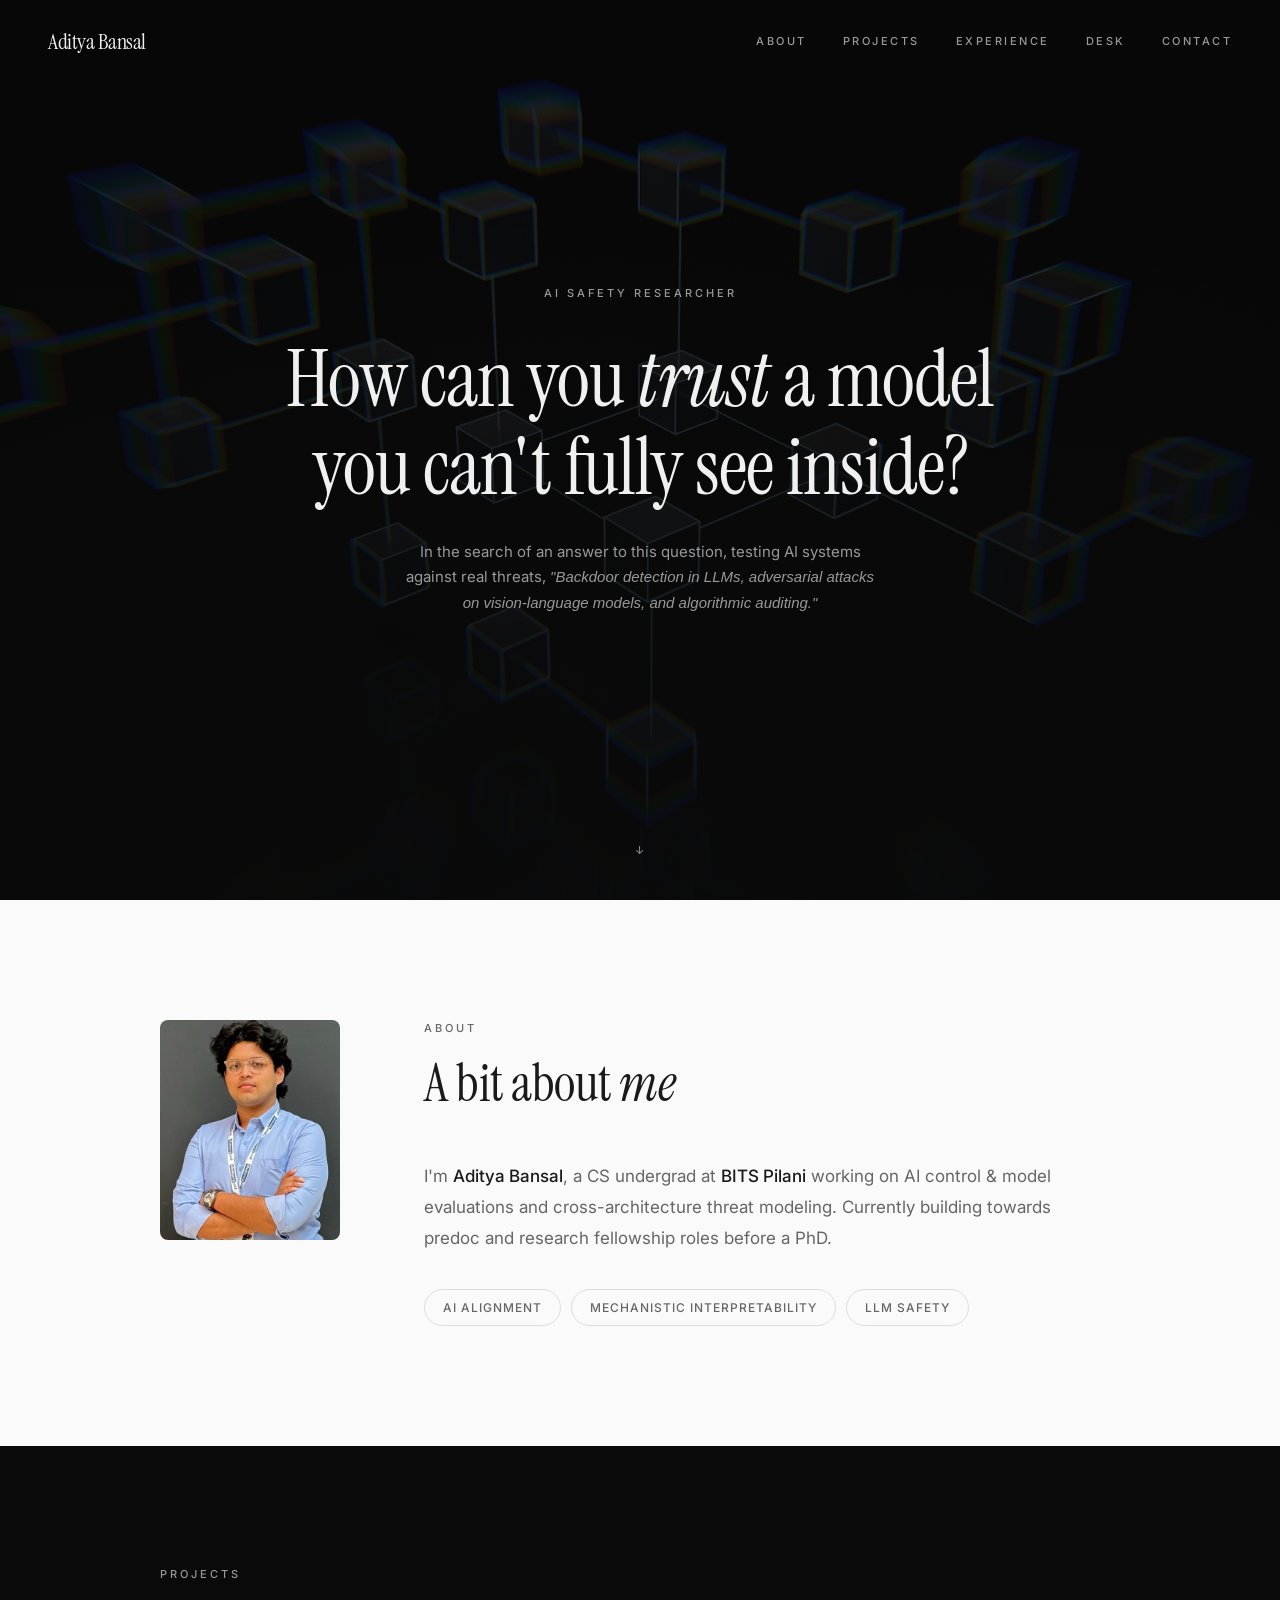
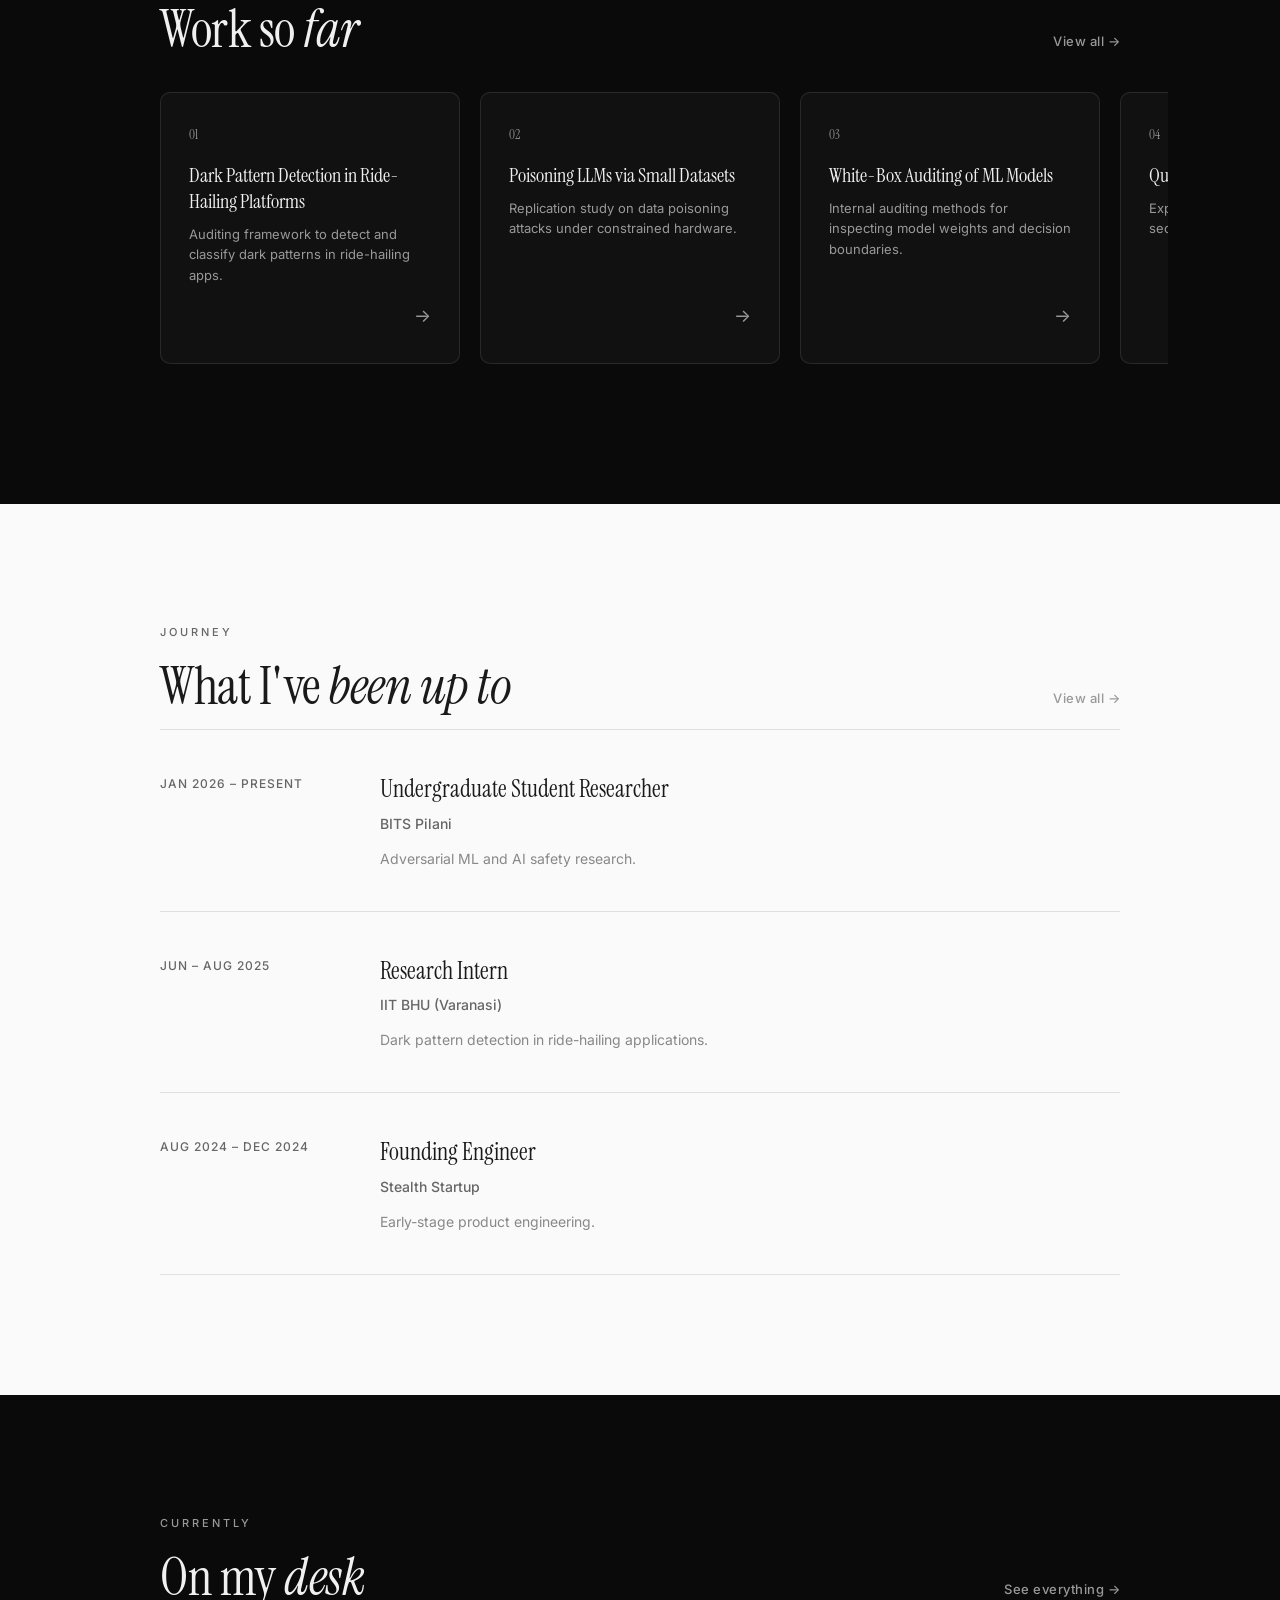
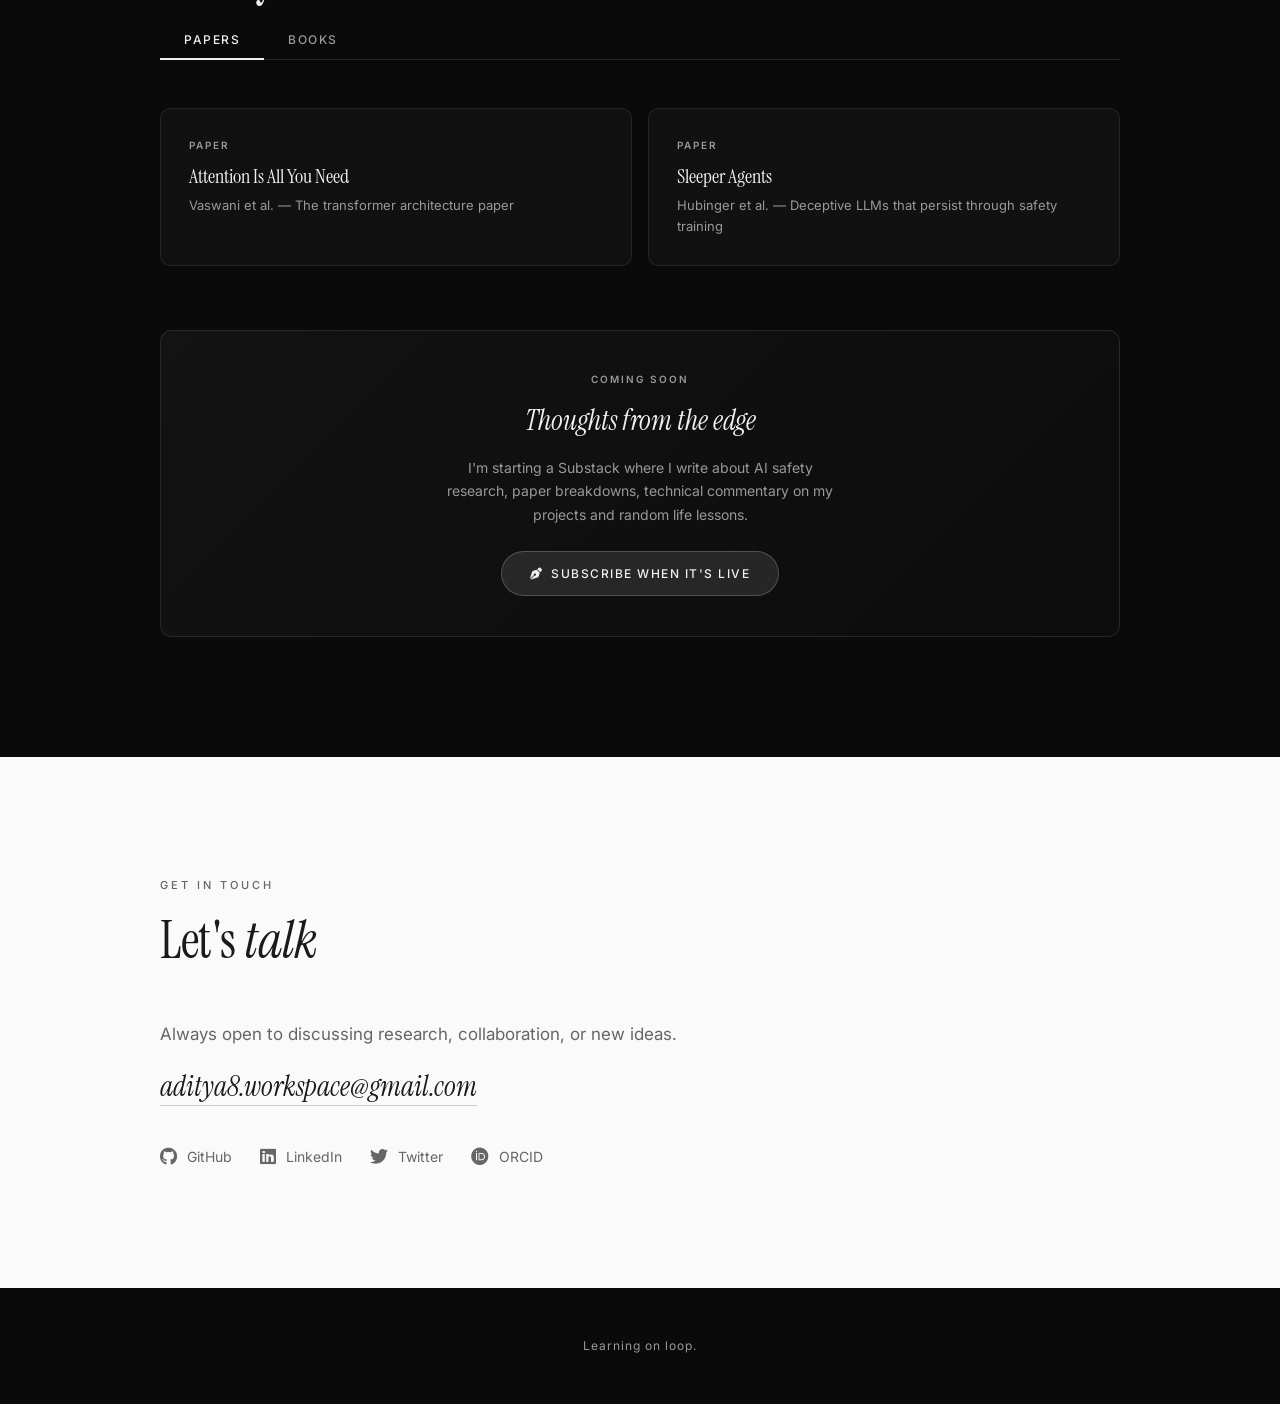
==== commit 200eb58e: "Revise content in index.html for clarity and focus Updated hero section and about me details to refl" ====
--- a/index.html
+++ b/index.html
@@ -28,10 +28,10 @@
     <section class="hero">
         <div class="hero-bg"></div>
         <div class="hero-content">
-            <div class="hero-label">AI Safety Researcher &mdash; BITS Pilani</div>
+            <div class="hero-label">AI Safety Researcher</div>
             <h1>How can you <em>trust</em> a model you can't fully see inside?</h1>
             <p class="hero-sub">
-                Stress-testing AI systems against real threats. Backdoor detection in LLMs, adversarial attacks on vision-language models, and algorithmic auditing.
+                In the search of an answer to this question, testing AI systems against real threats, <em>"Backdoor detection in LLMs, adversarial attacks on vision-language models, and algorithmic auditing."</em>
             </p>
         </div>
         <div class="scroll-indicator">&darr;</div>
@@ -48,13 +48,11 @@
                     <div class="section-label">About</div>
                     <h2 class="section-title">A bit about <em>me</em></h2>
                     <p class="about-text">
-                        I'm <strong>Aditya Bansal</strong>, a CS undergrad at <strong>BITS Pilani</strong> working on
-                        adversarial ML and AI safety &mdash; stress-testing models against real threats rather than
-                        academic setups. Currently building towards predoc and research fellowship roles before a PhD.
+                        I'm <strong>Aditya Bansal</strong>, a CS undergrad at <strong>BITS Pilani</strong> working on AI control & model evaluations and cross-architecture threat modeling. Currently building towards predoc and research fellowship roles before a PhD.
                     </p>
                     <div class="interests">
                         <span class="interest-tag">AI Alignment</span>
-                        <span class="interest-tag">Adversarial ML</span>
+                        <span class="interest-tag">Mechanistic Interpretability</span>
                         <span class="interest-tag">LLM Safety</span>
                     </div>
                 </div>
@@ -192,8 +190,8 @@
             <div class="substack-cta">
                 <div class="cta-label">Coming Soon</div>
                 <h3>Thoughts from the edge</h3>
-                <p>I'm starting a Substack where I write about AI safety research, paper breakdowns, and lessons from the lab.</p>
-                <a href="#" class="substack-btn"><i class="fas fa-pen-nib"></i> Subscribe when it's live</a>
+                <p>I'm starting a Substack where I write about AI safety research, paper breakdowns, technical commentary on my projects and random life lessons.</p>
+                <a href="https://binarybarrd.substack.com/?utm_campaign=pub&utm_medium=web" class="substack-btn"><i class="fas fa-pen-nib"></i> Subscribe when it's live</a>
             </div>
         </div>
     </section>
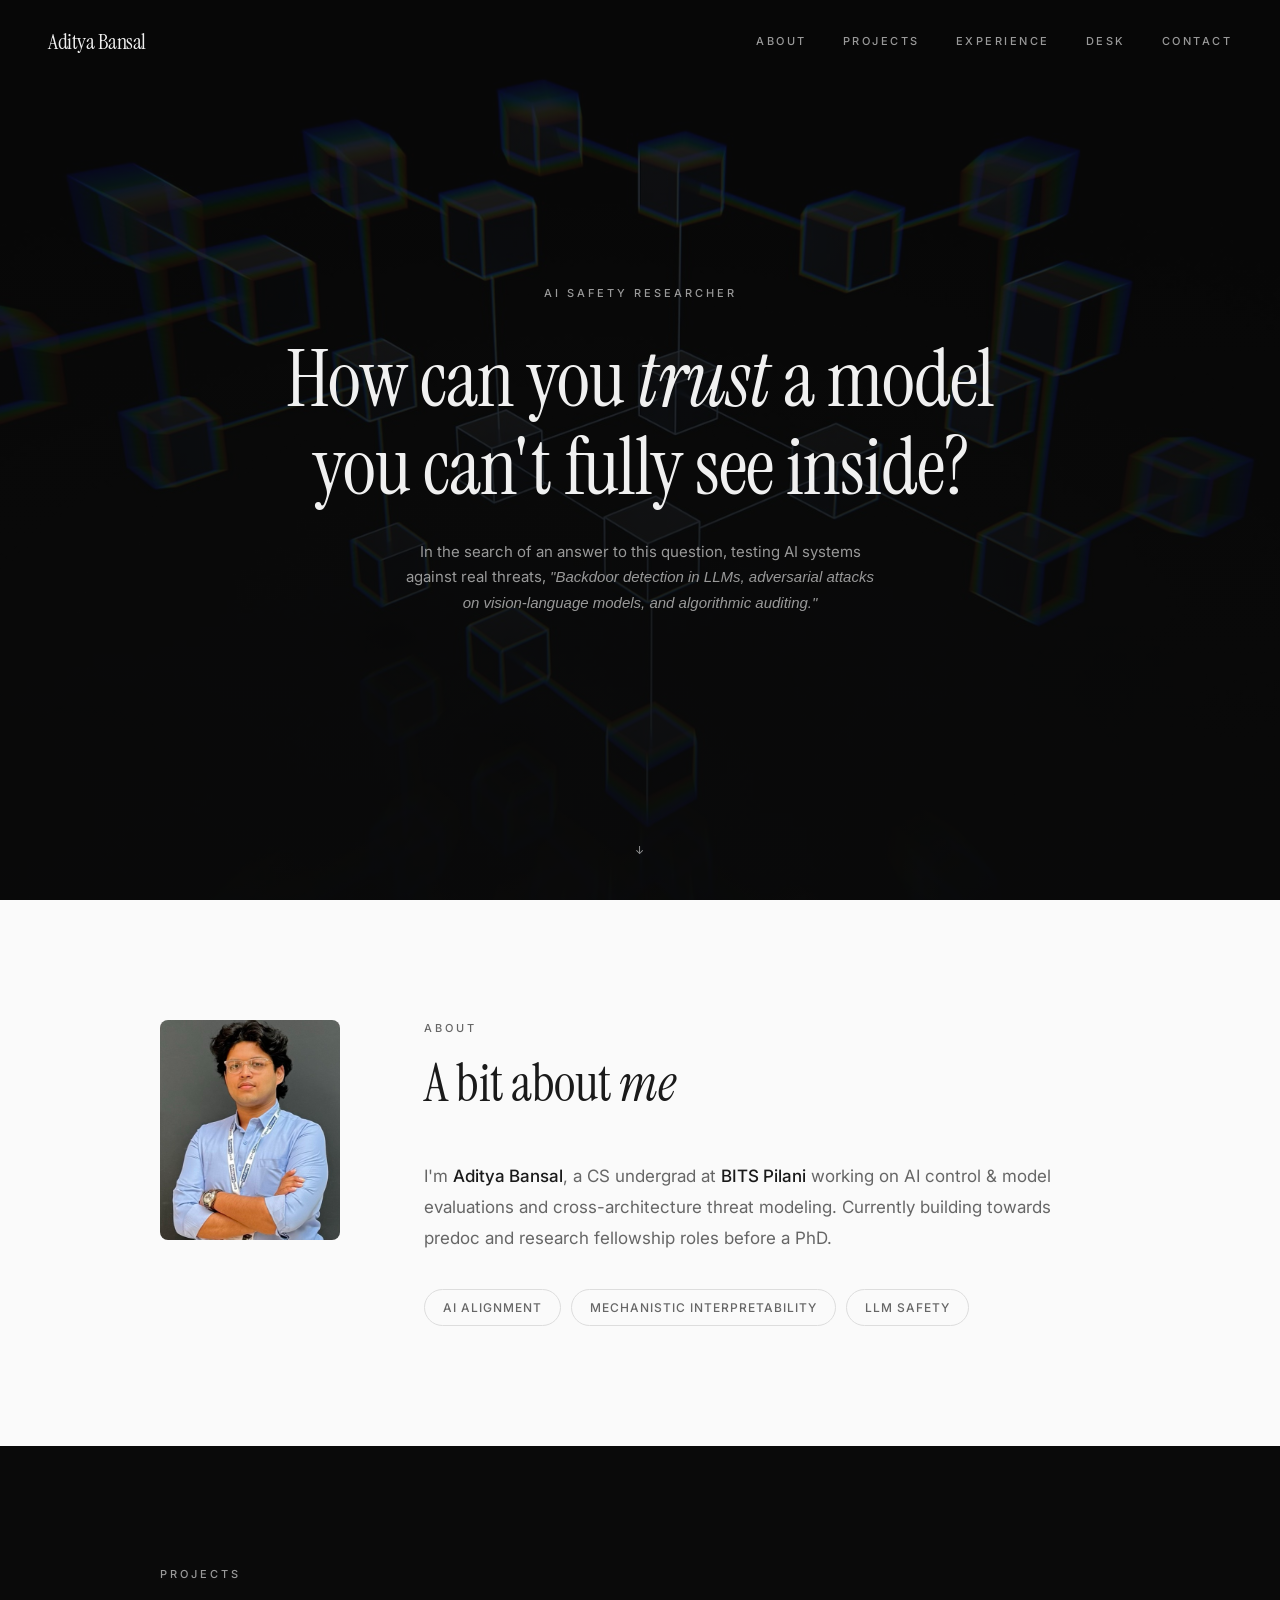
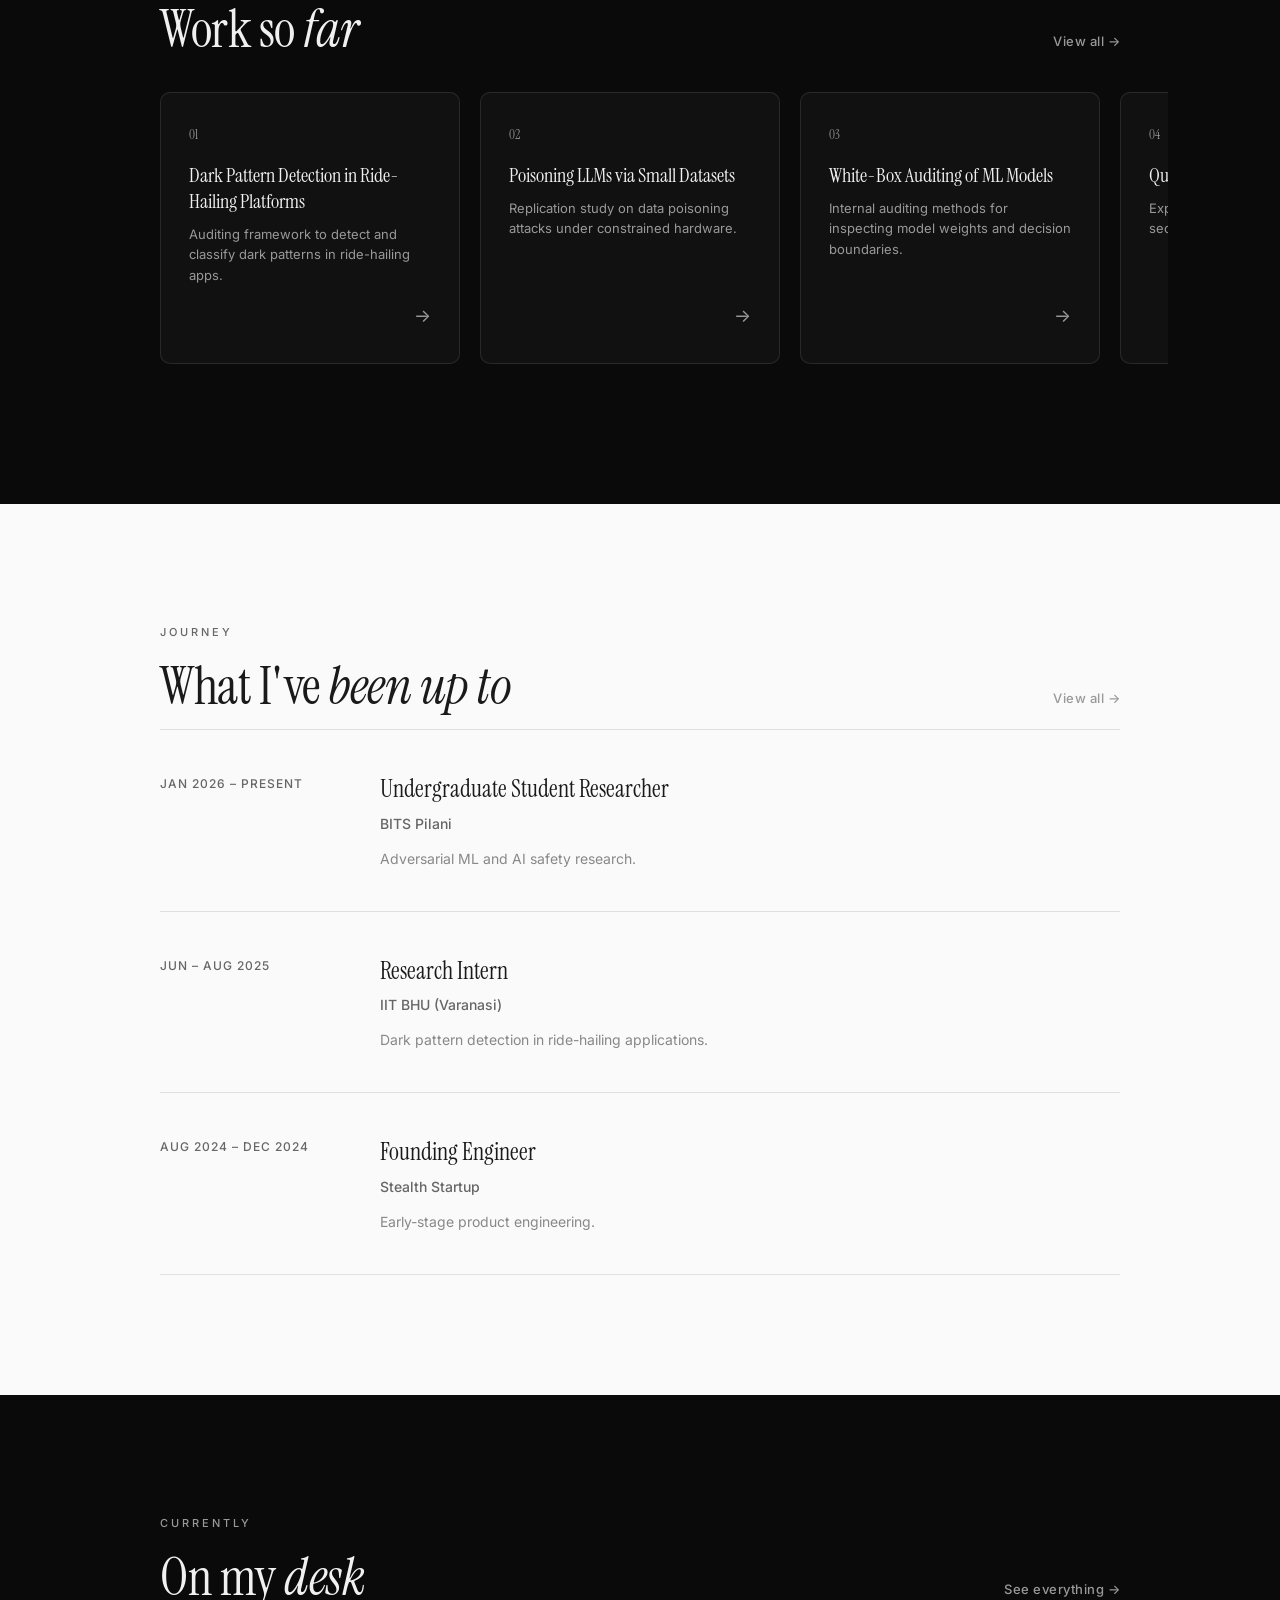
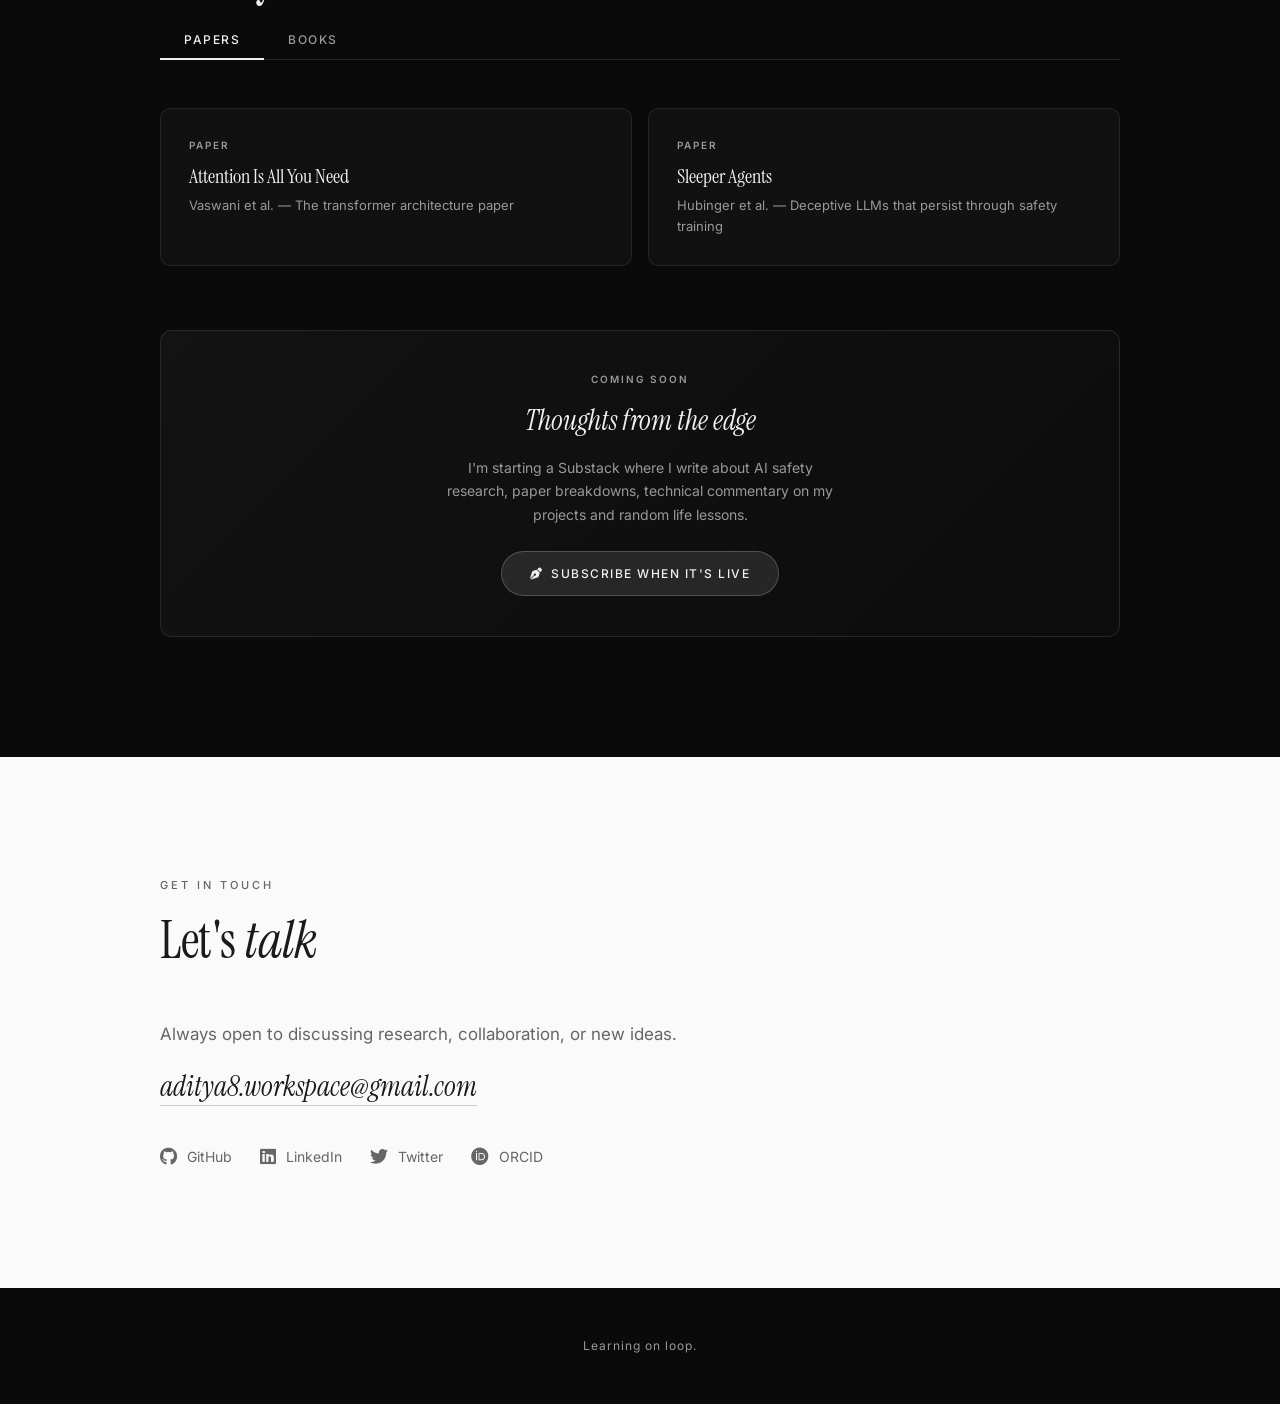
==== commit 939fb749: "Add scroll transitions and hero entrance animations Staggered reveal animations for section labels, " ====
--- a/index.html
+++ b/index.html
@@ -230,7 +230,7 @@
             entries.forEach(entry => {
                 if (entry.isIntersecting) entry.target.classList.add('visible');
             });
-        }, { threshold: 0.15 });
+        }, { threshold: 0.08, rootMargin: '0px 0px -60px 0px' });
         reveals.forEach(el => observer.observe(el));
 
         // Desk tabs
--- a/style.css
+++ b/style.css
@@ -146,6 +146,28 @@
 .hero-content {
     position: relative;
     z-index: 1;
+    animation: heroFadeIn 1.2s cubic-bezier(0.25, 0.46, 0.45, 0.94) both;
+}
+
+@keyframes heroFadeIn {
+    from { opacity: 0; transform: translateY(40px); }
+    to { opacity: 1; transform: translateY(0); }
+}
+
+.hero-label {
+    animation: heroFadeIn 0.8s cubic-bezier(0.25, 0.46, 0.45, 0.94) 0.2s both;
+}
+
+.hero h1 {
+    animation: heroFadeIn 0.8s cubic-bezier(0.25, 0.46, 0.45, 0.94) 0.4s both;
+}
+
+.hero-sub {
+    animation: heroFadeIn 0.8s cubic-bezier(0.25, 0.46, 0.45, 0.94) 0.6s both;
+}
+
+.scroll-indicator {
+    animation: heroFadeIn 0.6s ease 1s both, float 2s ease-in-out 1.6s infinite;
 }
 
 .hero-label {
@@ -184,7 +206,6 @@
     letter-spacing: 2px;
     text-transform: uppercase;
     color: var(--text-muted);
-    animation: float 2s ease-in-out infinite;
 }
 
 @keyframes float {
@@ -516,17 +537,114 @@
     letter-spacing: 1px;
 }
 
-/* ===== FADE-IN ===== */
+/* ===== SCROLL ANIMATIONS ===== */
 .reveal {
     opacity: 0;
-    transform: translateY(30px);
-    transition: opacity 0.7s ease, transform 0.7s ease;
+    transform: translateY(50px);
+    transition: opacity 0.9s cubic-bezier(0.25, 0.46, 0.45, 0.94),
+                transform 0.9s cubic-bezier(0.25, 0.46, 0.45, 0.94);
 }
 
 .reveal.visible {
     opacity: 1;
     transform: translateY(0);
 }
+
+.reveal .section-label {
+    opacity: 0;
+    transform: translateY(20px);
+    transition: opacity 0.6s ease 0.15s, transform 0.6s ease 0.15s;
+}
+
+.reveal .section-title {
+    opacity: 0;
+    transform: translateY(20px);
+    transition: opacity 0.6s ease 0.25s, transform 0.6s ease 0.25s;
+}
+
+.reveal .about-text,
+.reveal .page-intro,
+.reveal .hero-sub {
+    opacity: 0;
+    transform: translateY(20px);
+    transition: opacity 0.6s ease 0.35s, transform 0.6s ease 0.35s;
+}
+
+.reveal .interests,
+.reveal .exp-list,
+.reveal .project-slider,
+.reveal .desk-tabs,
+.reveal .email-line,
+.reveal .contact-links,
+.reveal .substack-cta {
+    opacity: 0;
+    transform: translateY(20px);
+    transition: opacity 0.6s ease 0.45s, transform 0.6s ease 0.45s;
+}
+
+.reveal.visible .section-label,
+.reveal.visible .section-title,
+.reveal.visible .about-text,
+.reveal.visible .page-intro,
+.reveal.visible .hero-sub,
+.reveal.visible .interests,
+.reveal.visible .exp-list,
+.reveal.visible .project-slider,
+.reveal.visible .desk-tabs,
+.reveal.visible .email-line,
+.reveal.visible .contact-links,
+.reveal.visible .substack-cta {
+    opacity: 1;
+    transform: translateY(0);
+}
+
+.reveal .about-grid {
+    opacity: 0;
+    transform: translateX(-30px);
+    transition: opacity 0.8s ease 0.2s, transform 0.8s ease 0.2s;
+}
+
+.reveal.visible .about-grid {
+    opacity: 1;
+    transform: translateX(0);
+}
+
+.reveal .section-header-row {
+    opacity: 0;
+    transform: translateY(20px);
+    transition: opacity 0.6s ease 0.1s, transform 0.6s ease 0.1s;
+}
+
+.reveal.visible .section-header-row {
+    opacity: 1;
+    transform: translateY(0);
+}
+
+.reveal .desk-panel {
+    opacity: 0;
+    transform: translateY(15px);
+    transition: opacity 0.6s ease 0.5s, transform 0.6s ease 0.5s;
+}
+
+.reveal.visible .desk-panel {
+    opacity: 1;
+    transform: translateY(0);
+}
+
+.reveal .exp-item {
+    opacity: 0;
+    transform: translateY(20px);
+}
+
+.reveal.visible .exp-item {
+    opacity: 1;
+    transform: translateY(0);
+    transition: opacity 0.5s ease, transform 0.5s ease;
+}
+
+.reveal.visible .exp-item:nth-child(1) { transition-delay: 0.2s; }
+.reveal.visible .exp-item:nth-child(2) { transition-delay: 0.35s; }
+.reveal.visible .exp-item:nth-child(3) { transition-delay: 0.5s; }
 
 /* ===== PAGE HEADER (for subpages) ===== */
 .page-header {
